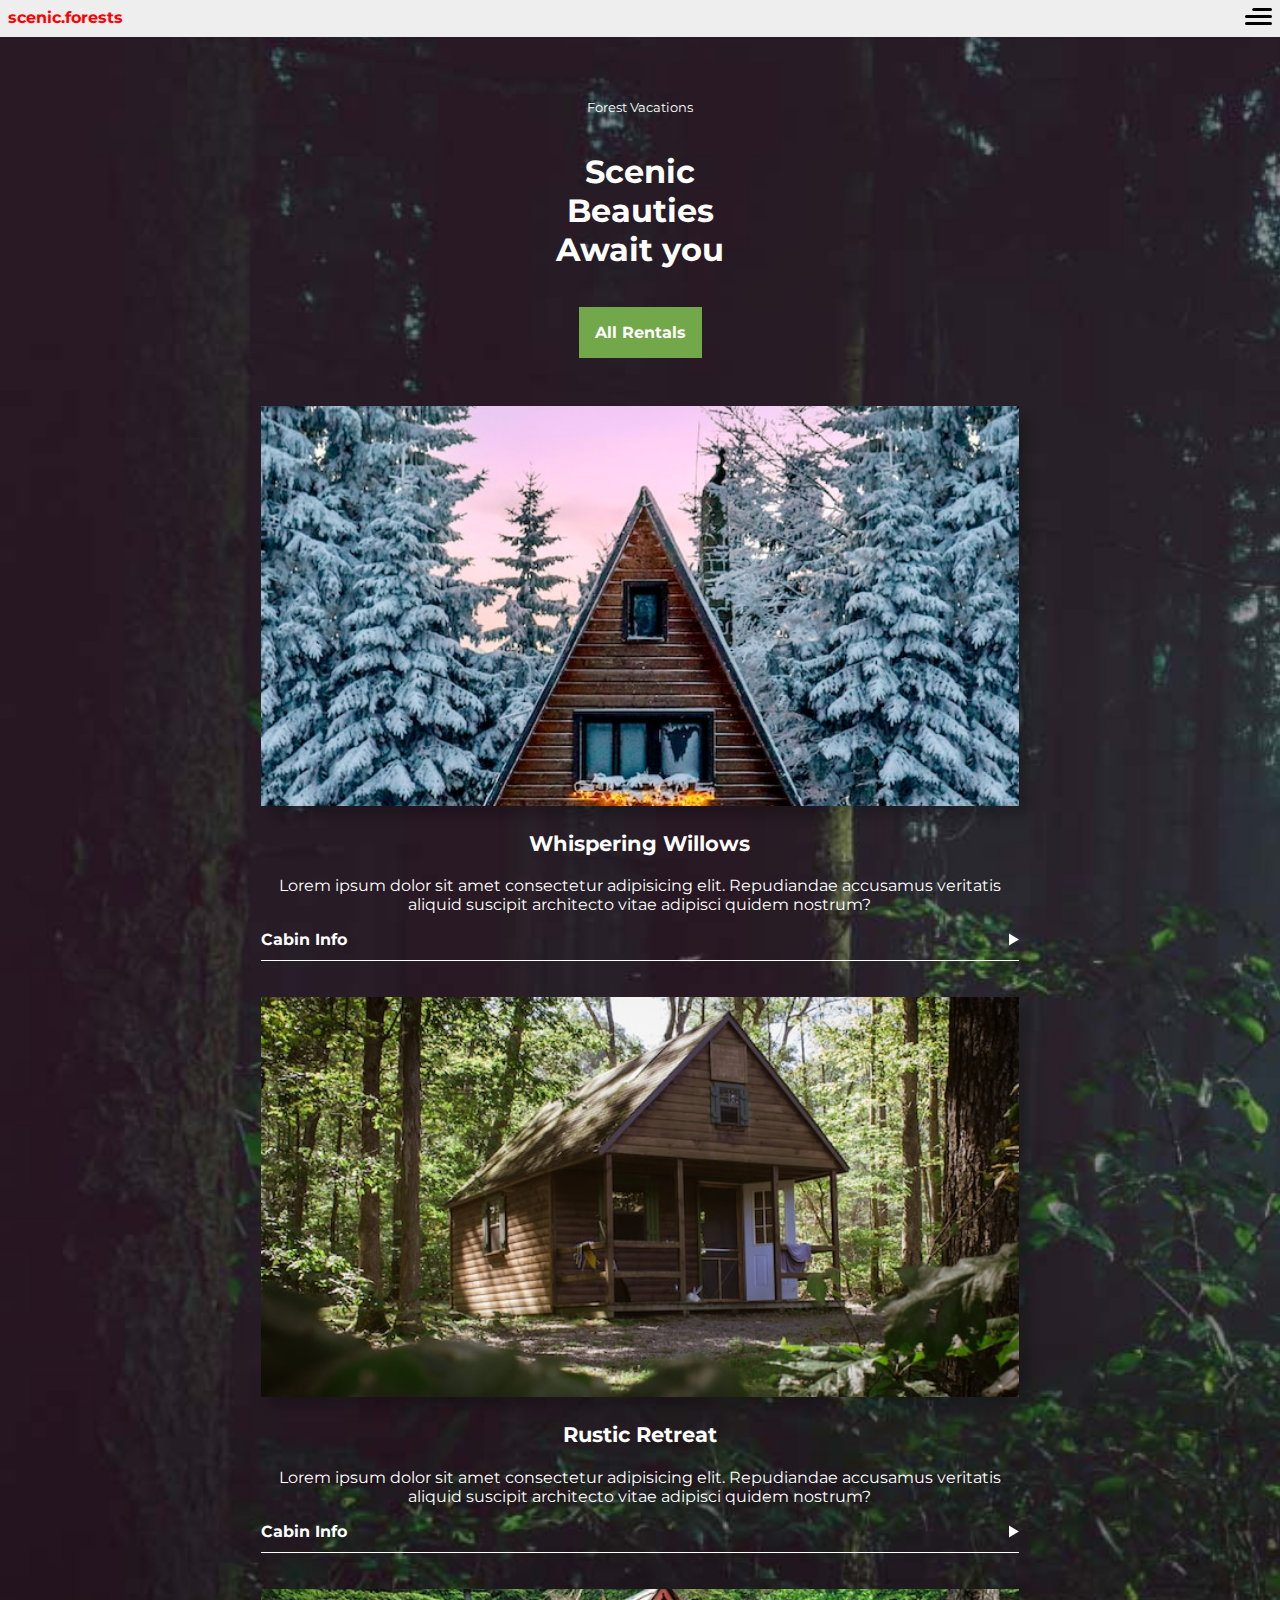
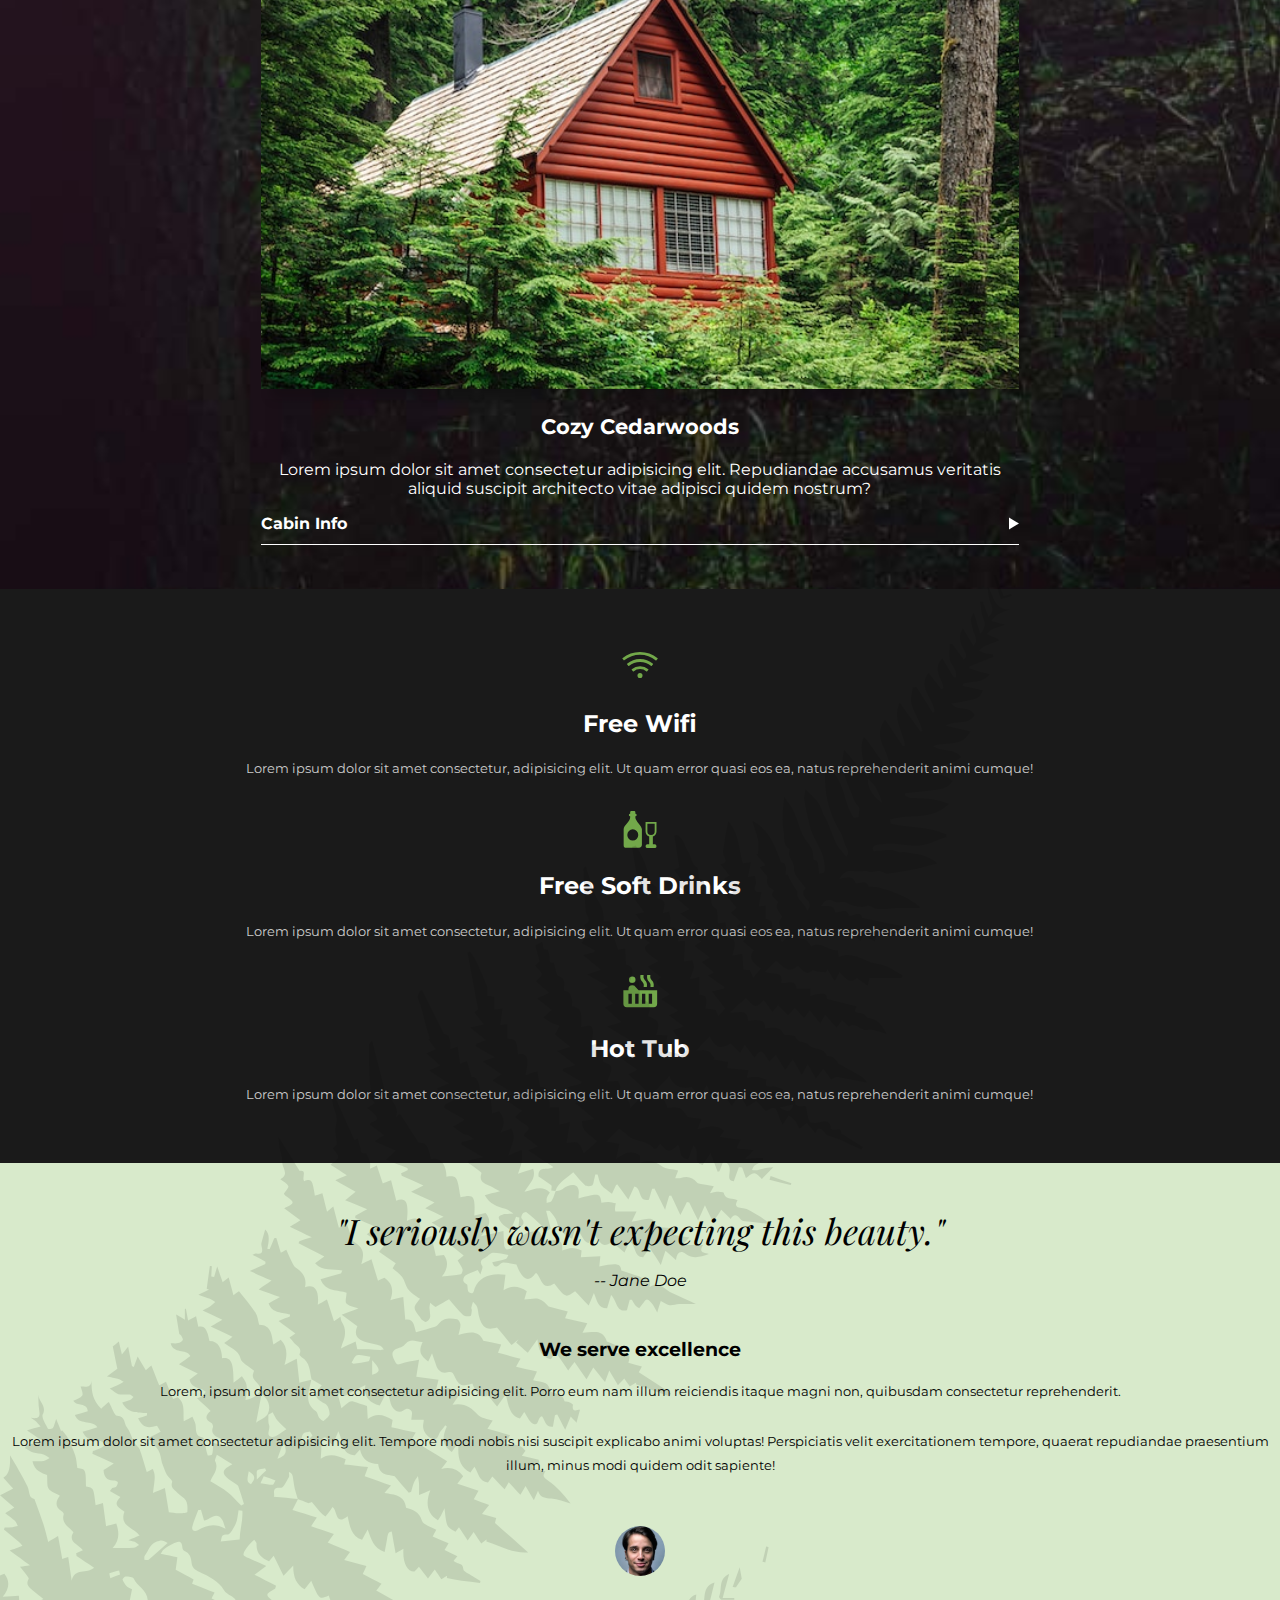
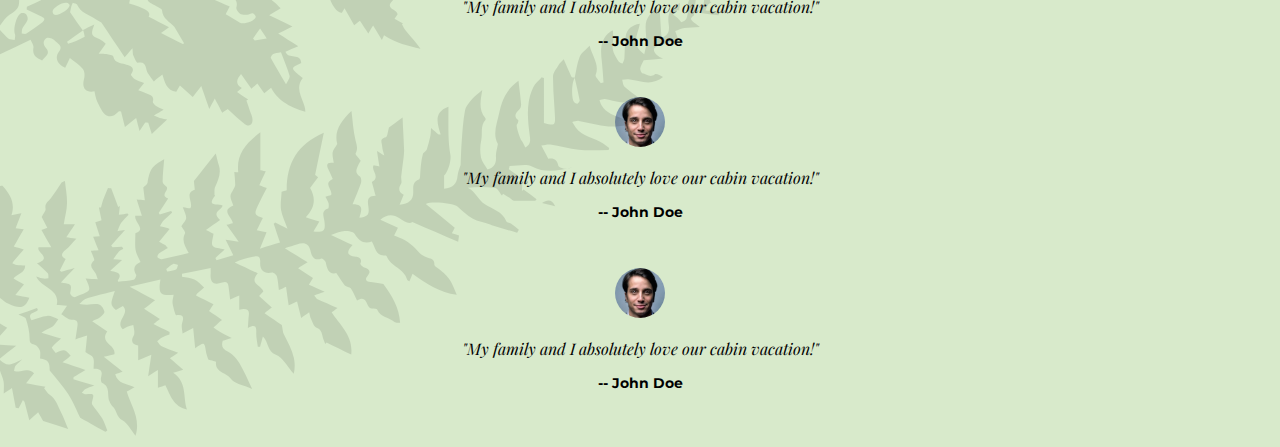
==== index.html @ c1403fb4 "mobile css" ====
<!DOCTYPE html>
<html lang="en">
  <head>
    <meta charset="UTF-8" />
    <meta name="viewport" content="width=device-width, initial-scale=1.0" />
    <title>Rent a Cabin</title>
    <link rel="stylesheet" href="index.css" />
  </head>
  <body>
    <div class="forest-hero">
      <div class="wrapper no-padding">
        <header>
          <a href="index.html" class="logo">scenic.forests</a>

          <nav>
            <img
              src="/imgs/menu.svg"
              alt="open menu"
              class="menu"
              id="menu-btn"
            />
            <ul class="nav" id="nav">
              <li class="exit" id="exit-btn">
                <a href="#">
                  <img src="/imgs/exit.svg" alt="close menu" />
                </a>
              </li>
              <li class="active"><a href="index.html">Home</a></li>
              <li><a href="cabins.html">Cabins</a></li>
              <li><a href="#">FAQ</a></li>
              <li class="res"><a href="#">Reservations</a></li>
            </ul>
          </nav>
        </header>
      </div>

      <div class="wrapper hero">
        <div class="flex">
          <div class="left main-copy">
            <p class="subtitle">Forest Vacations</p>
            <h1>
              <span>Scenic</span>
              <span>Beauties</span>
              <span>Await you</span>
            </h1>

            <a href="cabins.html" class="cta">All Rentals</a>
          </div>
          <ul class="featured-cabins">
            <li>
              <a href="#"
                ><img src="imgs/cabin1.jpg" class="cabin-img" alt="cabin"
              /></a>
              <p class="cabin-title">Whispering Willows</p>
              <p class="cabin desc">
                Lorem ipsum dolor sit amet consectetur adipisicing elit.
                Repudiandae accusamus veritatis aliquid suscipit architecto
                vitae adipisci quidem nostrum?
              </p>

              <a href="#" class="cabin-cta">
                <span>Cabin Info</span>
                <img src="imgs/arrows.svg" alt="arrow" />
              </a>
            </li>
            <li>
              <a href="#"
                ><img src="imgs/cabin2.jpg" class="cabin-img" alt="cabin"
              /></a>
              <p class="cabin-title">Rustic Retreat</p>
              <p class="cabin desc">
                Lorem ipsum dolor sit amet consectetur adipisicing elit.
                Repudiandae accusamus veritatis aliquid suscipit architecto
                vitae adipisci quidem nostrum?
              </p>

              <a href="#" class="cabin-cta">
                <span>Cabin Info</span>
                <img src="imgs/arrows.svg" alt="arrow" />
              </a>
            </li>
            <li>
              <a href="#"
                ><img src="imgs/cabin3.jpg" class="cabin-img" alt="cabin"
              /></a>
              <p class="cabin-title">Cozy Cedarwoods</p>
              <p class="cabin desc">
                Lorem ipsum dolor sit amet consectetur adipisicing elit.
                Repudiandae accusamus veritatis aliquid suscipit architecto
                vitae adipisci quidem nostrum?
              </p>

              <a href="#" class="cabin-cta">
                <span>Cabin Info</span>
                <img src="imgs/arrows.svg" alt="arrow" />
              </a>
            </li>
          </ul>
        </div>
      </div>
    </div>

    <div class="feature-container">
      <div class="wrapper">
        <ul class="features">
          <li>
            <img src="imgs/icon-wifi.svg" alt="wifi" />
            <h2>Free Wifi</h2>
            <p>
              Lorem ipsum dolor sit amet consectetur, adipisicing elit. Ut quam
              error quasi eos ea, natus reprehenderit animi cumque!
            </p>
          </li>
          <li>
            <img src="imgs/icon-stocked.svg" alt="wifi" />
            <h2>Free Soft Drinks</h2>
            <p>
              Lorem ipsum dolor sit amet consectetur, adipisicing elit. Ut quam
              error quasi eos ea, natus reprehenderit animi cumque!
            </p>
          </li>
          <li>
            <img src="imgs/icon-hottub.svg" alt="wifi" />
            <h2>Hot Tub</h2>
            <p>
              Lorem ipsum dolor sit amet consectetur, adipisicing elit. Ut quam
              error quasi eos ea, natus reprehenderit animi cumque!
            </p>
          </li>
        </ul>
      </div>
    </div>

    <div class="wrapper last-container">
      <blockquote class="main-quote">
        "I seriously wasn't expecting this beauty."
      </blockquote>
      <cite class="main-cite">-- Jane Doe</cite>

      <div class="flex">
        <div class="left bio">
          <h3>We serve excellence</h3>
          <p>
            Lorem, ipsum dolor sit amet consectetur adipisicing elit. Porro eum
            nam illum reiciendis itaque magni non, quibusdam consectetur
            reprehenderit.
          </p>
          <p>
            Lorem ipsum dolor sit amet consectetur adipisicing elit. Tempore
            modi nobis nisi suscipit explicabo animi voluptas! Perspiciatis
            velit exercitationem tempore, quaerat repudiandae praesentium illum,
            minus modi quidem odit sapiente!
          </p>
        </div>

        <ul class="testimonials">
          <li>
            <img src="imgs/person.jpg" class="test-img" />

            <div class="test-left">
              <p class="test-desc">
                "My family and I absolutely love our cabin vacation!"
              </p>
              <p class="test-auth">-- John Doe</p>
            </div>
          </li>
          <li>
            <img src="imgs/person.jpg" class="test-img" />

            <div class="test-left">
              <p class="test-desc">
                "My family and I absolutely love our cabin vacation!"
              </p>
              <p class="test-auth">-- John Doe</p>
            </div>
          </li>
          <li>
            <img src="imgs/person.jpg" class="test-img" />

            <div class="test-left">
              <p class="test-desc">
                "My family and I absolutely love our cabin vacation!"
              </p>
              <p class="test-auth">-- John Doe</p>
            </div>
          </li>
        </ul>
      </div>

      <img src="imgs/fern.svg" class="fern" />
    </div>
    <script src="index.js"></script>
  </body>
</html>
---- index.css ----
@import url("https://fonts.googleapis.com/css2?family=Montserrat:wght@400;700&family=Playfair+Display&display=swap");

html,
body {
  margin: 0;
  padding: 0;
}

body {
  background: #d8eacb;
  font-family: "Montserrat", sans-serif;
}

a {
  text-decoration: none;
}

ul {
  list-style: none;
  padding: 0;
  margin: 0;
}

img {
  width: 100%;
}

header {
  display: flex;
  justify-content: space-between;
  background: #eeeeee;
  padding: 0.5em;
}

.logo {
  color: black;
  font-weight: bold;
}

.menu {
  cursor: pointer;
}

nav ul {
  visibility: hidden;
  opacity: 0;
  position: fixed;
  width: 100%;
  top: 0;
  left: 0;
  background: #72a84a;
  height: 100vh;
  padding-top: 5em;
  z-index: 100;
}

nav ul li a {
  color: black;
  font-size: 1.5em;
  font-weight: bold;
  padding: 1em;
  display: block;
}

.exit a {
  width: 30px;
  height: 30px;
  position: absolute;
  top: 0;
  right: 0;
}

.open-nav {
  visibility: unset;
  opacity: 1;
  transform: translateX(0);
}

.forest-hero {
  background: url("imgs/forest.jpg");
  background-size: cover;
  color: white;
}

.wrapper {
  padding: 0.5em;
  text-align: center;
}

.no-padding {
  padding: 0;
}

.subtitle {
  padding: 3em 0 0.5em;
}

h1 span {
  display: block;
  /* clip-path: polygon(0 100%, 100% 100%, 100% 100%, 0% 100%); */
}

.cta {
  display: inline-block;
  padding: 1em;
  background: #72a84a;
  font-weight: bold;
  color: white;
  margin-bottom: 3em;
  margin-top: 1em;
}

ul.featured-cabins {
  width: 60%;
  margin: 0 auto;
}

ul.featured-cabins li {
  margin-bottom: 3em;
}

.cabin-img {
  box-shadow: 10px 10px 10px rgba(0, 0, 0, 0.2);
  height: 400px;
  object-fit: cover;
}

.cabin-title {
  font-weight: bold;
  font-size: 1.3em;
}

.cabin-desc,
ul.features li p,
.left p {
  line-height: 1.9em;
  font-size: 0.8em;
  margin-bottom: 2em;
}

.cabin-cta {
  display: flex;
  justify-content: space-between;
  position: relative;
}

.cabin-cta:after {
  position: absolute;
  content: "";
  bottom: -12px;
  background: white;
  width: 100%;
  height: 1px;
}

.cabin-cta span {
  color: white;
  font-weight: bold;
}

.cabin-cta img {
  width: 10px;
}

.feature-container {
  background: #1a1a1a;
  color: white;
}

ul.features {
  margin: 3em auto;
  width: 70%;
}

ul.features li img {
  width: 40px;
}

ul.features li p {
  color: #cccccc;
}

.main-quote {
  font-family: "Playfair Display", serif;
  font-size: 2.2em;
  font-style: italic;
  margin-bottom: 0.5em;
}

cite {
  margin-bottom: 3em;
  display: block;
}

ul.testimonials {
  margin: 3em 0;
}

ul.testimonials li {
  margin-bottom: 3em;
}

.test-img {
  border-radius: 50%;
  width: 50px;
  height: 50px;
}

p.test-desc {
  font-family: "Playfair Display", serif;
  font-style: italic;
}

p.test-auth {
  font-weight: bold;
  font-size: 0.85em;
}

.last-container {
  position: relative;
}

.fern {
  position: absolute;
  bottom: 0;
  left: 0;
  z-index: 1;
  width: 80%;
  opacity: 0.1;
}

@media (min-width: 550px) {
  .logo {
    color: red;
  }
}
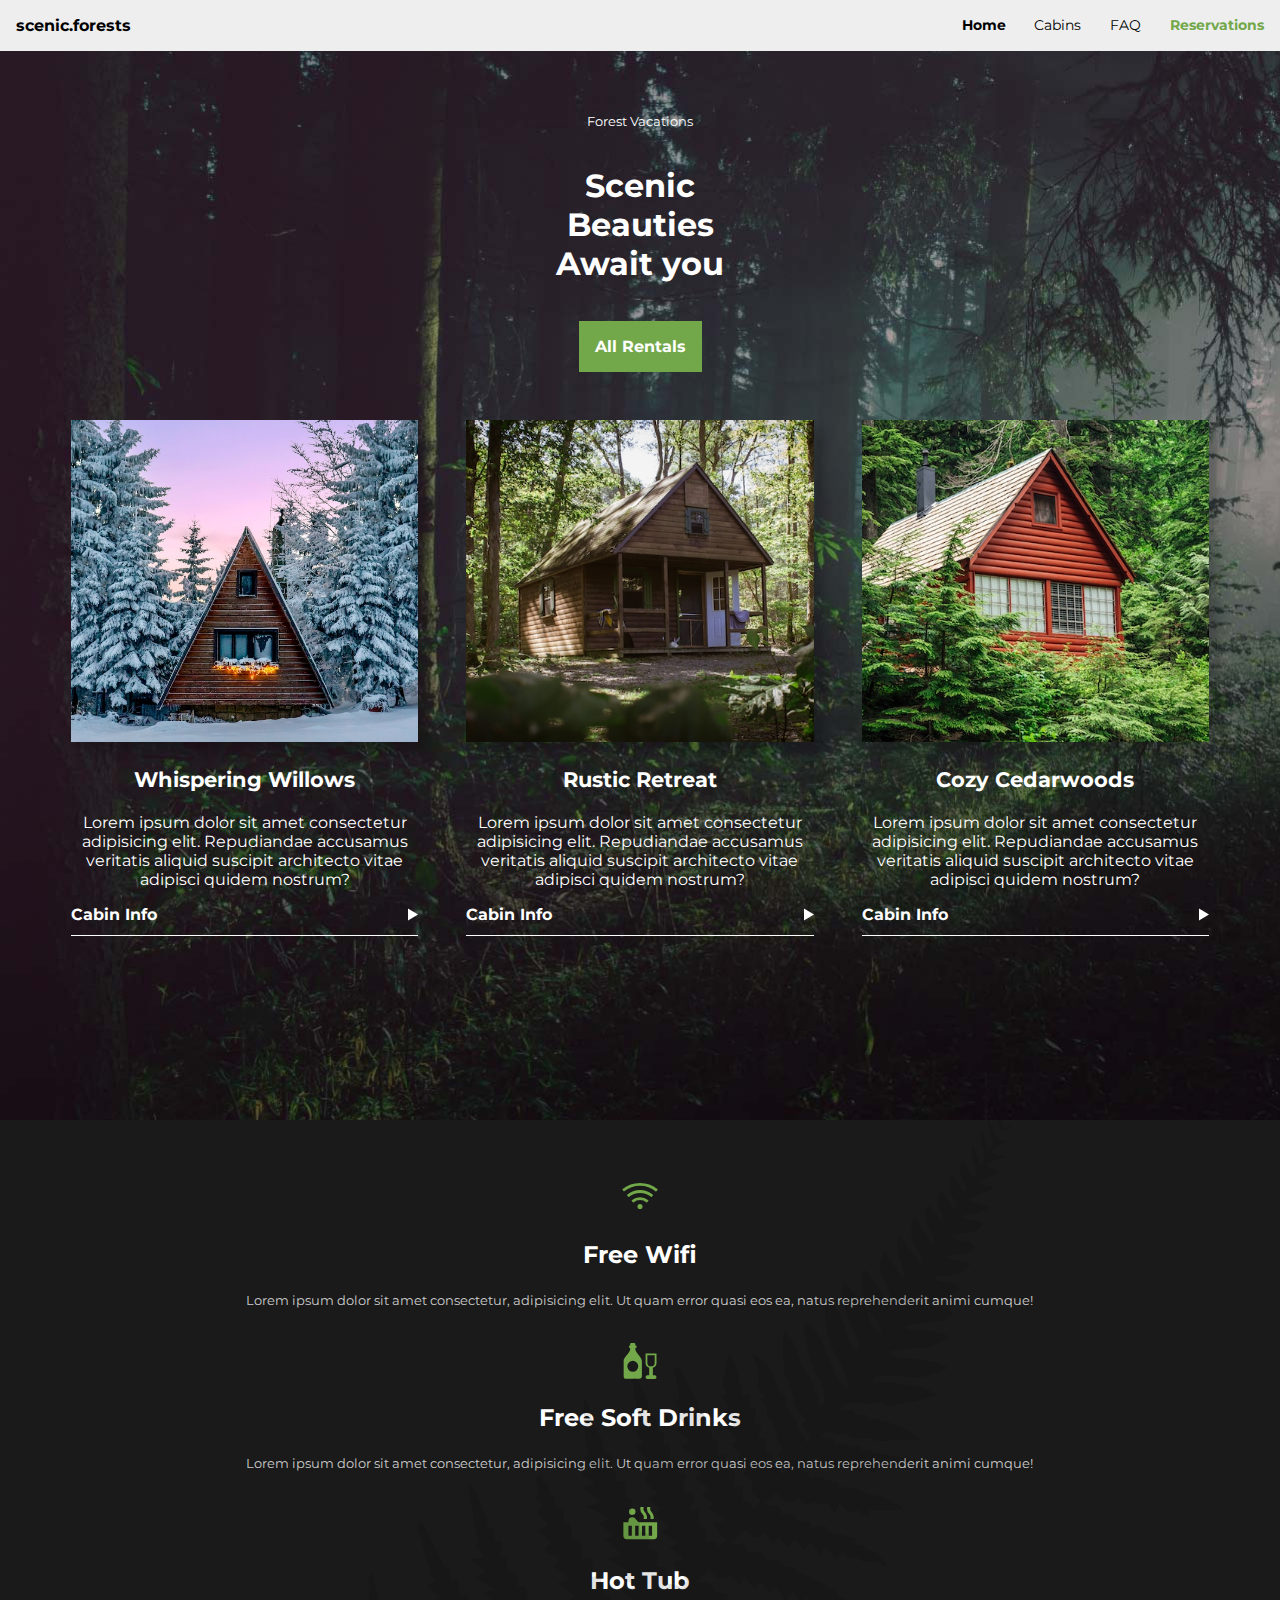
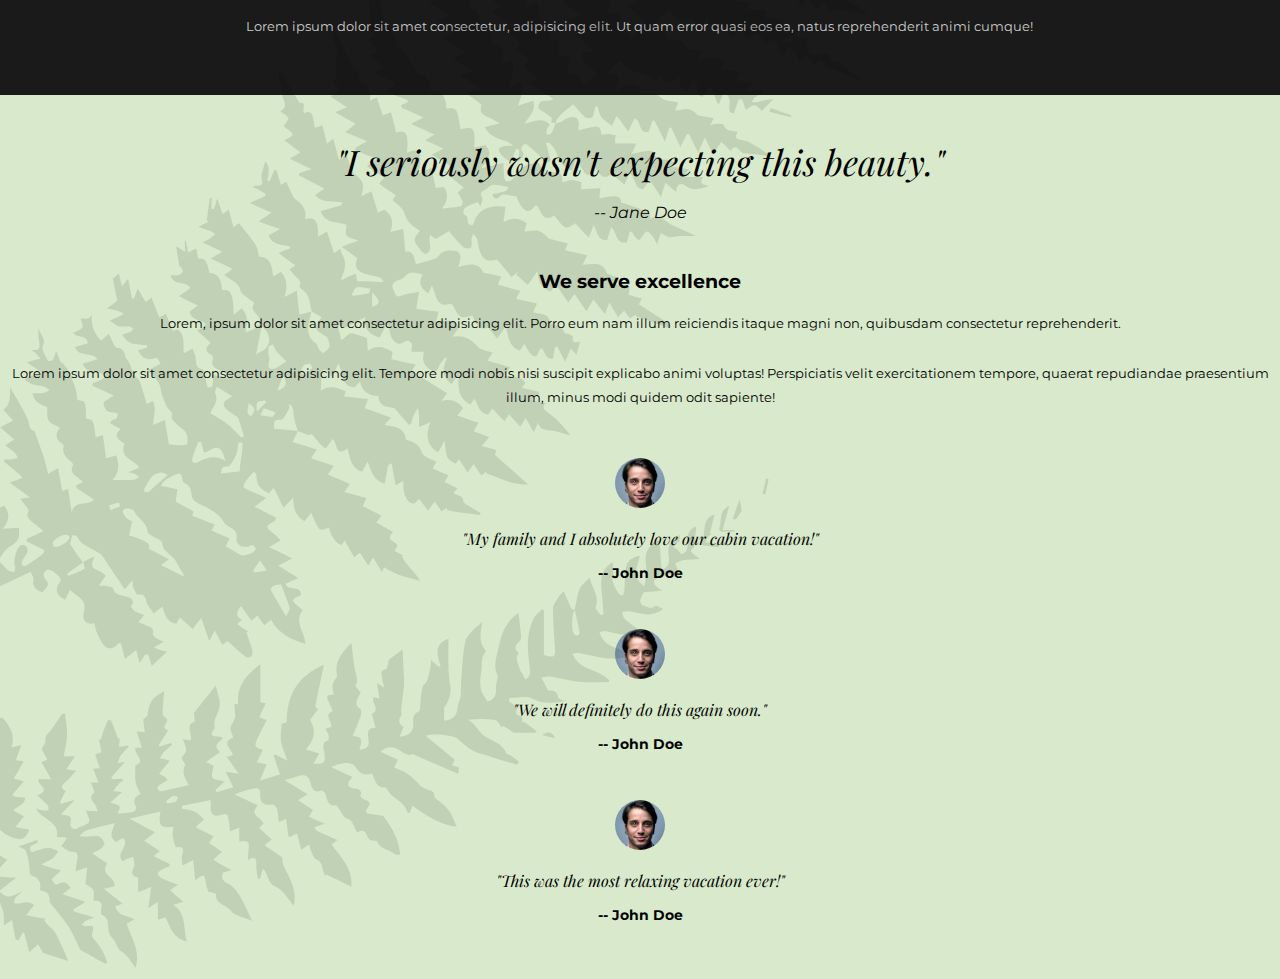
==== commit 5c340ae1: "tablet css" ====
--- a/index.html
+++ b/index.html
@@ -168,9 +168,7 @@
             <img src="imgs/person.jpg" class="test-img" />
 
             <div class="test-left">
-              <p class="test-desc">
-                "My family and I absolutely love our cabin vacation!"
-              </p>
+              <p class="test-desc">"We will definitely do this again soon."</p>
               <p class="test-auth">-- John Doe</p>
             </div>
           </li>
@@ -179,7 +177,7 @@
 
             <div class="test-left">
               <p class="test-desc">
-                "My family and I absolutely love our cabin vacation!"
+                "This was the most relaxing vacation ever!"
               </p>
               <p class="test-auth">-- John Doe</p>
             </div>
--- a/index.css
+++ b/index.css
@@ -121,7 +121,8 @@
 
 .cabin-img {
   box-shadow: 10px 10px 10px rgba(0, 0, 0, 0.2);
-  height: 400px;
+  width: 100%;
+  aspect-ratio: 3/4;
   object-fit: cover;
 }
 
@@ -230,7 +231,54 @@
 }
 
 @media (min-width: 550px) {
-  .logo {
-    color: red;
-  }
-}
+  .menu,
+  .exit {
+    display: none;
+  }
+
+  header {
+    padding: 1em;
+  }
+
+  ul.nav {
+    visibility: unset;
+    opacity: 1;
+    background: none;
+    display: flex;
+    margin: 0;
+    padding: 0;
+    position: unset;
+    height: auto;
+  }
+
+  ul.nav li a {
+    font-size: 0.9em;
+    padding: 0 1em;
+    font-weight: normal;
+  }
+
+  ul.nav li:last-child a {
+    padding-right: 0;
+  }
+
+  ul.nav .active a {
+    font-weight: bold;
+  }
+
+  ul.nav .res a {
+    color: #72a84a;
+    font-weight: bold;
+  }
+
+  ul.featured-cabins {
+    width: 90%;
+    display: grid;
+    grid-template-columns: repeat(auto-fit, minmax(200px, 1fr));
+    grid-gap: 3em;
+  }
+  .cabin-img {
+    width: 100%;
+    height: 50%;
+    object-fit: cover;
+  }
+}
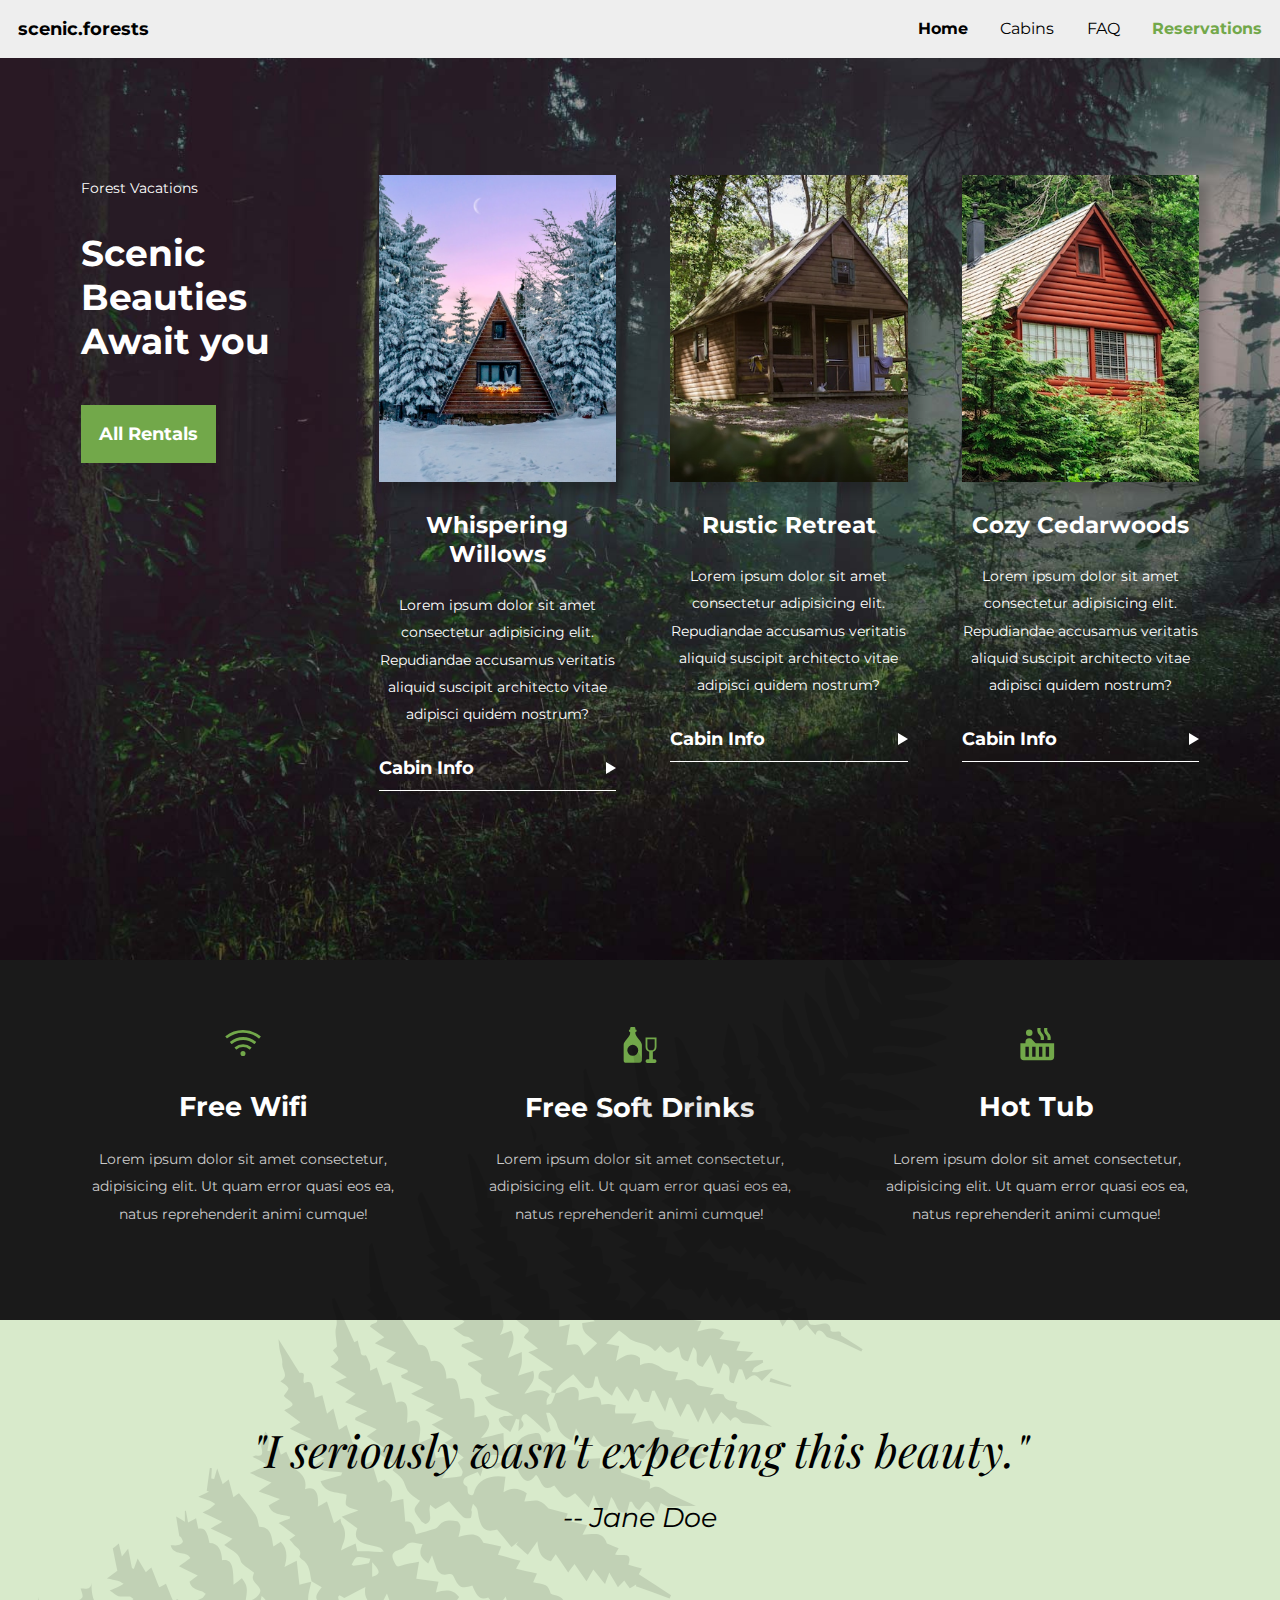
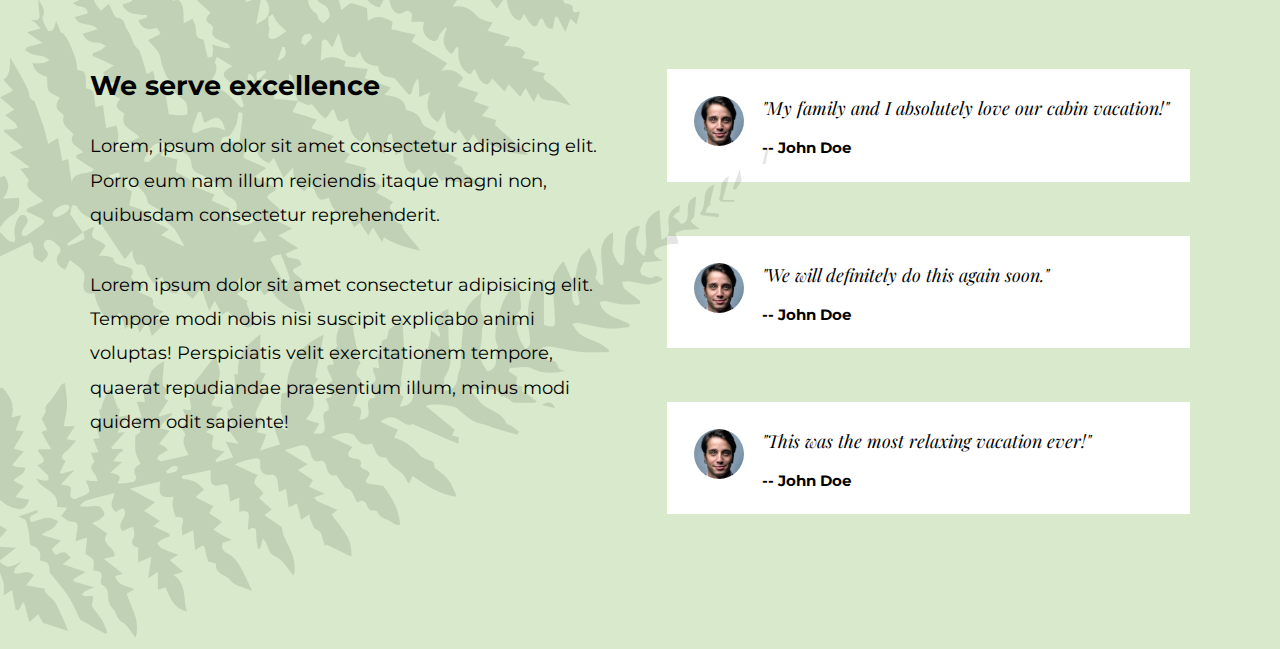
==== commit a1a9bbbd: "desktop css" ====
--- a/index.html
+++ b/index.html
@@ -52,7 +52,7 @@
                 ><img src="imgs/cabin1.jpg" class="cabin-img" alt="cabin"
               /></a>
               <p class="cabin-title">Whispering Willows</p>
-              <p class="cabin desc">
+              <p class="cabin-desc">
                 Lorem ipsum dolor sit amet consectetur adipisicing elit.
                 Repudiandae accusamus veritatis aliquid suscipit architecto
                 vitae adipisci quidem nostrum?
@@ -68,7 +68,7 @@
                 ><img src="imgs/cabin2.jpg" class="cabin-img" alt="cabin"
               /></a>
               <p class="cabin-title">Rustic Retreat</p>
-              <p class="cabin desc">
+              <p class="cabin-desc">
                 Lorem ipsum dolor sit amet consectetur adipisicing elit.
                 Repudiandae accusamus veritatis aliquid suscipit architecto
                 vitae adipisci quidem nostrum?
@@ -84,7 +84,7 @@
                 ><img src="imgs/cabin3.jpg" class="cabin-img" alt="cabin"
               /></a>
               <p class="cabin-title">Cozy Cedarwoods</p>
-              <p class="cabin desc">
+              <p class="cabin-desc">
                 Lorem ipsum dolor sit amet consectetur adipisicing elit.
                 Repudiandae accusamus veritatis aliquid suscipit architecto
                 vitae adipisci quidem nostrum?
@@ -137,7 +137,7 @@
       </blockquote>
       <cite class="main-cite">-- Jane Doe</cite>
 
-      <div class="flex">
+      <div class="flex secondary">
         <div class="left bio">
           <h3>We serve excellence</h3>
           <p>
--- a/index.css
+++ b/index.css
@@ -5,7 +5,9 @@
   margin: 0;
   padding: 0;
 }
-
+* {
+  box-sizing: border-box;
+}
 body {
   background: #d8eacb;
   font-family: "Montserrat", sans-serif;
@@ -42,8 +44,7 @@
 }
 
 nav ul {
-  visibility: hidden;
-  opacity: 0;
+  display: none;
   position: fixed;
   width: 100%;
   top: 0;
@@ -56,7 +57,7 @@
 
 nav ul li a {
   color: black;
-  font-size: 1.5em;
+  font-size: 1.5rem;
   font-weight: bold;
   padding: 1em;
   display: block;
@@ -70,12 +71,6 @@
   right: 0;
 }
 
-.open-nav {
-  visibility: unset;
-  opacity: 1;
-  transform: translateX(0);
-}
-
 .forest-hero {
   background: url("imgs/forest.jpg");
   background-size: cover;
@@ -128,14 +123,14 @@
 
 .cabin-title {
   font-weight: bold;
-  font-size: 1.3em;
+  font-size: 1.3rem;
 }
 
 .cabin-desc,
 ul.features li p,
 .left p {
   line-height: 1.9em;
-  font-size: 0.8em;
+  font-size: 0.8rem;
   margin-bottom: 2em;
 }
 
@@ -183,7 +178,7 @@
 
 .main-quote {
   font-family: "Playfair Display", serif;
-  font-size: 2.2em;
+  font-size: 2.2rem;
   font-style: italic;
   margin-bottom: 0.5em;
 }
@@ -214,7 +209,7 @@
 
 p.test-auth {
   font-weight: bold;
-  font-size: 0.85em;
+  font-size: 0.85rem;
 }
 
 .last-container {
@@ -252,7 +247,7 @@
   }
 
   ul.nav li a {
-    font-size: 0.9em;
+    font-size: 0.9rem;
     padding: 0 1em;
     font-weight: normal;
   }
@@ -282,3 +277,92 @@
     object-fit: cover;
   }
 }
+@media (min-width: 650px) {
+  ul.features {
+    width: 90%;
+    display: grid;
+    grid-template-columns: repeat(3, auto);
+    grid-gap: 3em;
+  }
+}
+
+@media (min-width: 1100px) {
+  :root {
+    font-size: 18px;
+  }
+  .subtitle {
+    margin: 0;
+    padding: 0;
+  }
+  .flex {
+    display: flex;
+    margin: 4em 2em;
+    padding: 0;
+    align-items: flex-start;
+  }
+  .left.main-copy {
+    flex: 0 0 25%;
+    text-align: left;
+    padding: 2em;
+  }
+  ul.featured-cabins {
+    margin: 2em;
+  }
+
+  ul.featured-cabins li {
+    margin-bottom: 0em !;
+  }
+
+  .main-quote {
+    margin-top: 2em;
+    font-size: 2.5rem;
+  }
+  .main-cite {
+    margin-bottom: 5em;
+    font-size: 1.5rem;
+  }
+
+  .secondary {
+    justify-content: space-between;
+    padding: 0 2.5em;
+  }
+  .left.bio {
+    justify-content: flex-start;
+    flex: 1 0 40%;
+    text-align: left;
+
+    font-size: 2rem;
+    align-items: flex-start;
+  }
+  .left.bio p {
+    font-size: 1rem;
+  }
+  .left.bio h3 {
+    margin-top: 0;
+    font-size: 1.5rem;
+    font-weight: bold;
+  }
+  ul.testimonials {
+    margin: 0;
+    margin-left: 3em;
+    padding: 0;
+    display: flex;
+    flex: 1 0 40%;
+    flex-direction: column;
+    align-items: flex-start;
+  }
+  .testimonials li {
+    padding: 0;
+    margin: 0;
+    display: flex;
+    background: white;
+    padding: 0.5em;
+    width: 100%;
+  }
+  .test-auth {
+    text-align: left;
+  }
+  .test-img {
+    margin: 1em;
+  }
+}
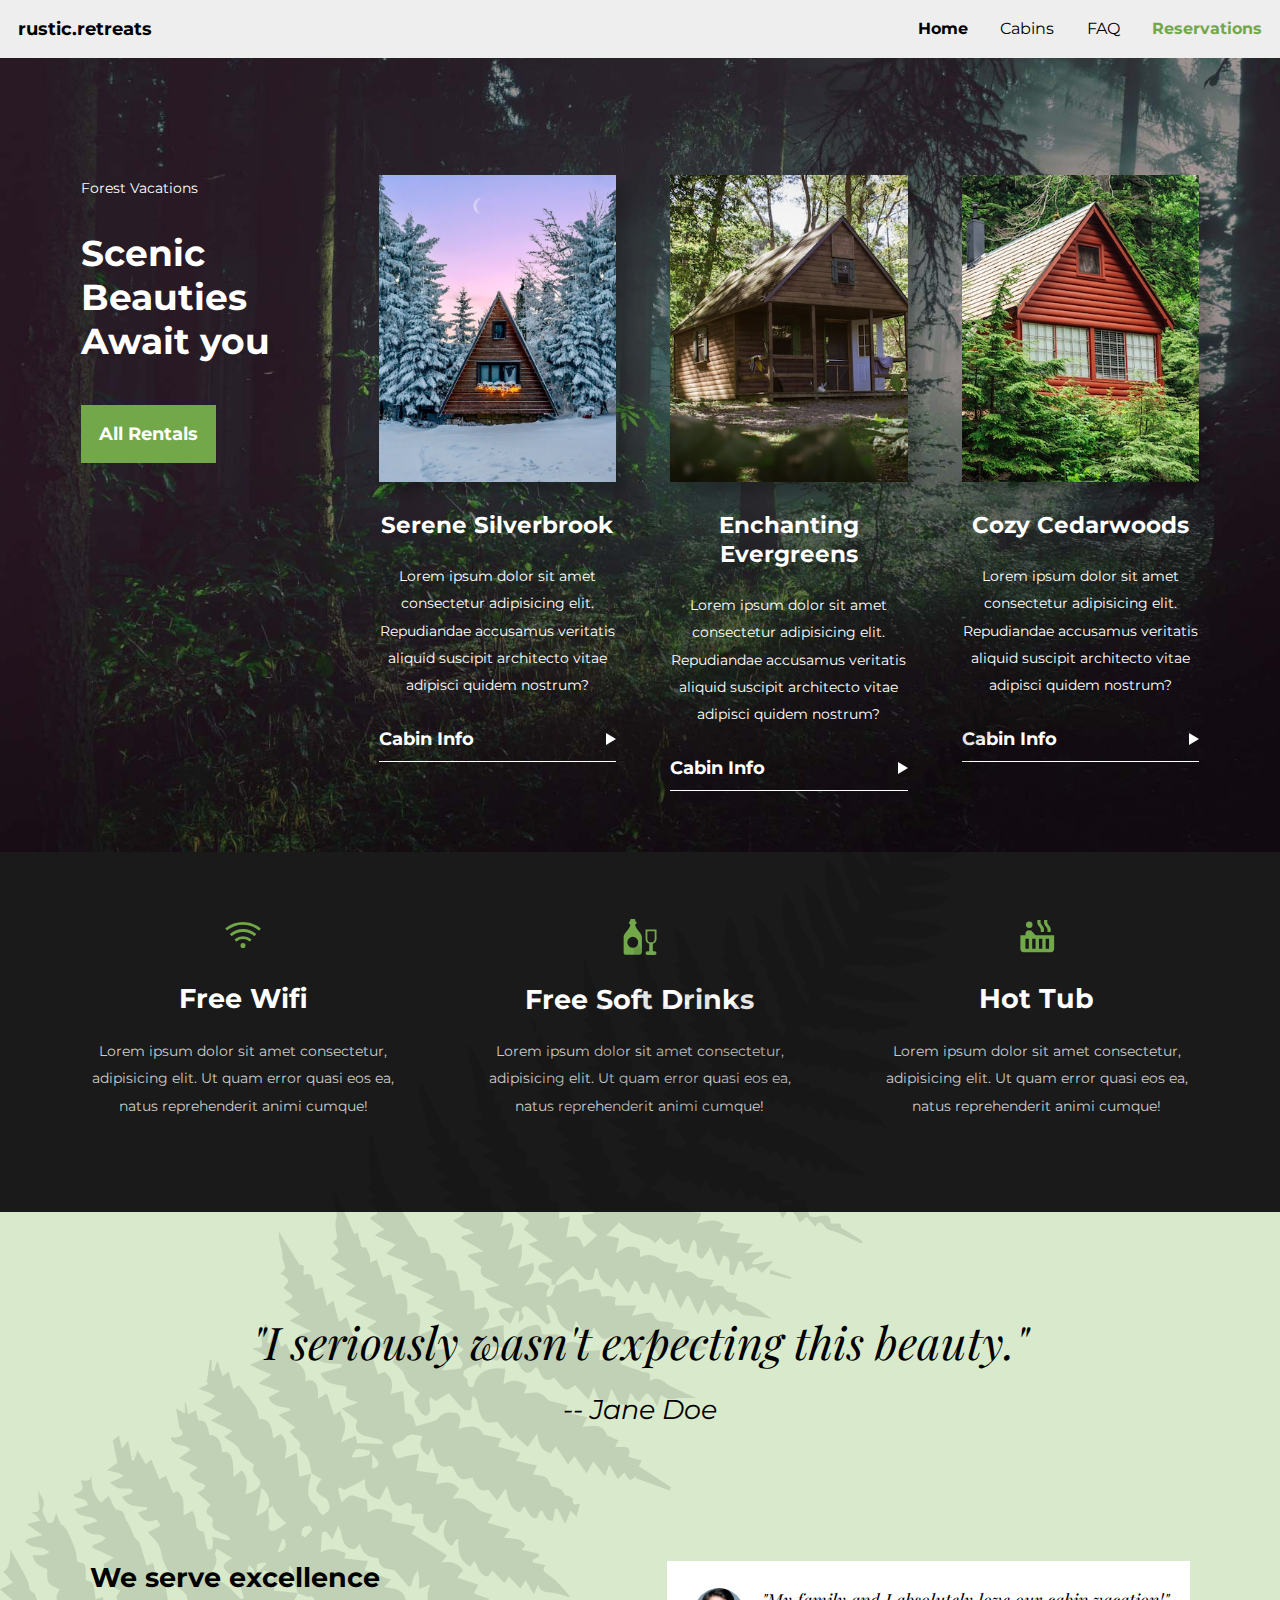
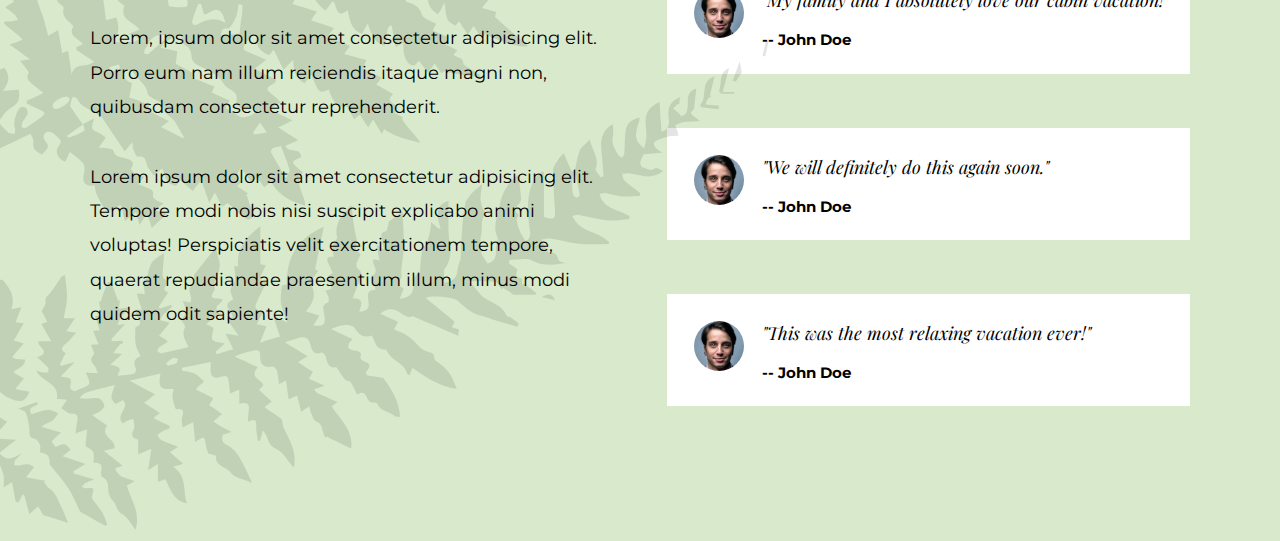
==== commit d8a3fdac: "cabins page css" ====
--- a/index.html
+++ b/index.html
@@ -10,7 +10,7 @@
     <div class="forest-hero">
       <div class="wrapper no-padding">
         <header>
-          <a href="index.html" class="logo">scenic.forests</a>
+          <a href="index.html" class="logo">rustic.retreats</a>
 
           <nav>
             <img
@@ -51,7 +51,7 @@
               <a href="#"
                 ><img src="imgs/cabin1.jpg" class="cabin-img" alt="cabin"
               /></a>
-              <p class="cabin-title">Whispering Willows</p>
+              <p class="cabin-title">Serene Silverbrook</p>
               <p class="cabin-desc">
                 Lorem ipsum dolor sit amet consectetur adipisicing elit.
                 Repudiandae accusamus veritatis aliquid suscipit architecto
@@ -67,7 +67,7 @@
               <a href="#"
                 ><img src="imgs/cabin2.jpg" class="cabin-img" alt="cabin"
               /></a>
-              <p class="cabin-title">Rustic Retreat</p>
+              <p class="cabin-title">Enchanting Evergreens</p>
               <p class="cabin-desc">
                 Lorem ipsum dolor sit amet consectetur adipisicing elit.
                 Repudiandae accusamus veritatis aliquid suscipit architecto
--- a/index.css
+++ b/index.css
@@ -310,7 +310,7 @@
   }
 
   ul.featured-cabins li {
-    margin-bottom: 0em !;
+    margin-bottom: -3em;
   }
 
   .main-quote {
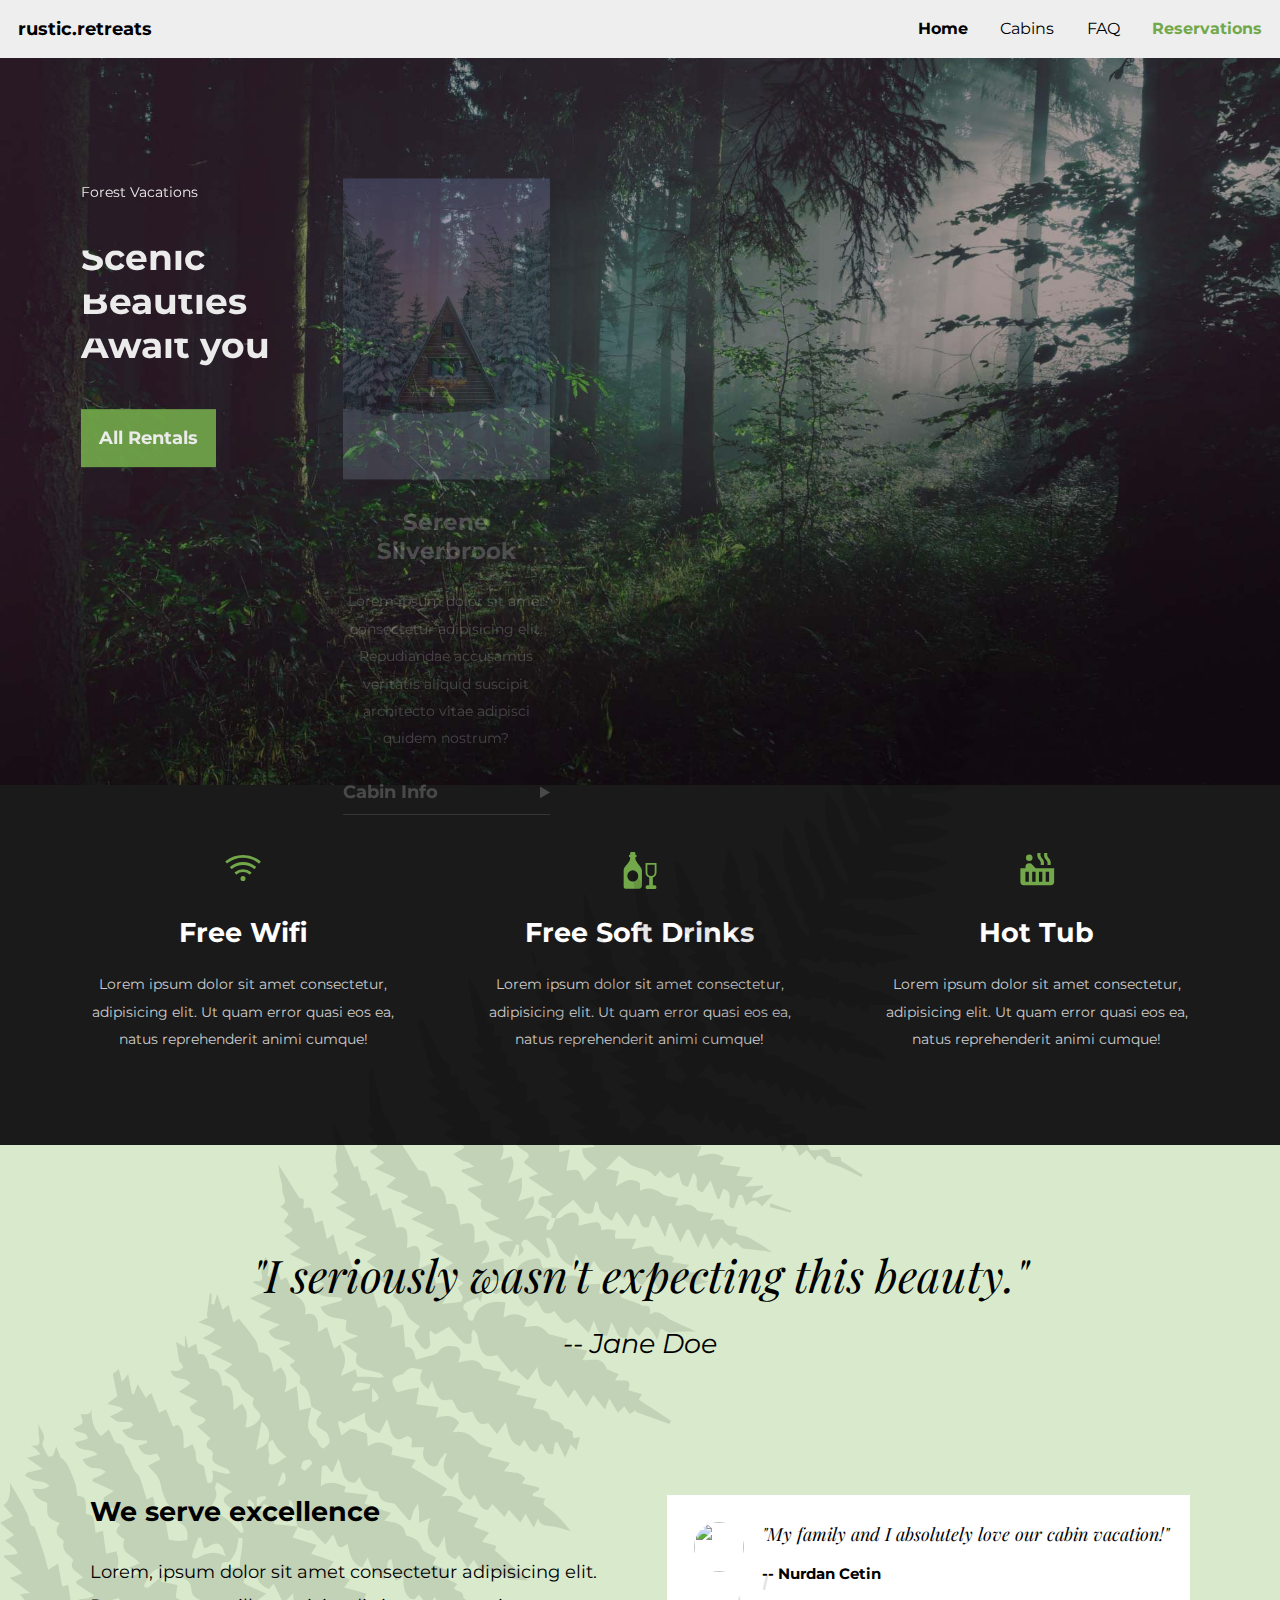
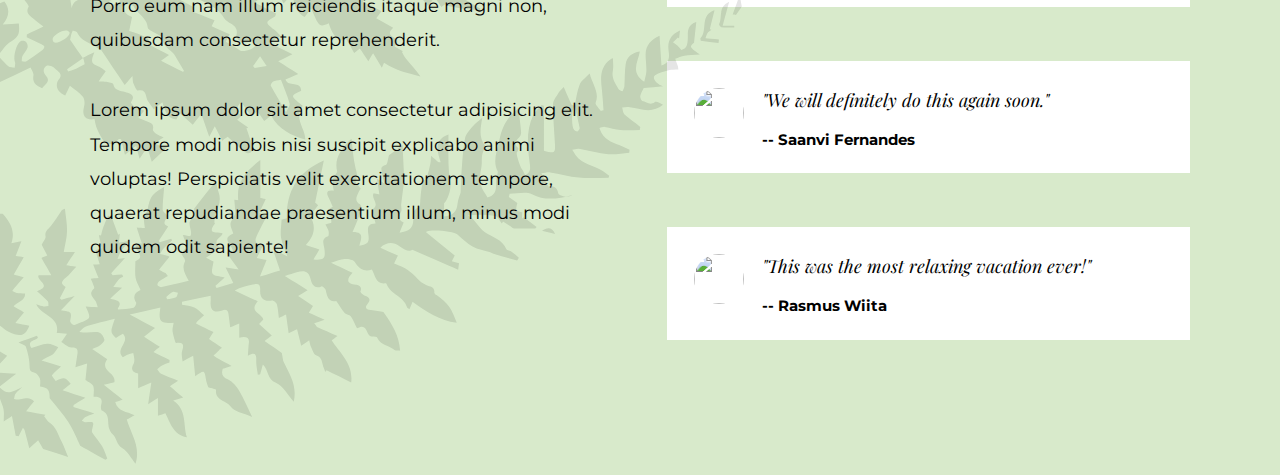
==== commit cb0eee7b: "style changes" ====
--- a/index.html
+++ b/index.html
@@ -3,7 +3,7 @@
   <head>
     <meta charset="UTF-8" />
     <meta name="viewport" content="width=device-width, initial-scale=1.0" />
-    <title>Rent a Cabin</title>
+    <title>🛖 rustic.retreats</title>
     <link rel="stylesheet" href="index.css" />
   </head>
   <body>
@@ -155,31 +155,40 @@
 
         <ul class="testimonials">
           <li>
-            <img src="imgs/person.jpg" class="test-img" />
+            <img
+              src="https://randomuser.me/api/portraits/thumb/women/11.jpg"
+              class="test-img"
+            />
 
             <div class="test-left">
               <p class="test-desc">
                 "My family and I absolutely love our cabin vacation!"
               </p>
-              <p class="test-auth">-- John Doe</p>
+              <p class="test-auth">-- Nurdan Cetin</p>
             </div>
           </li>
           <li>
-            <img src="imgs/person.jpg" class="test-img" />
+            <img
+              src="https://randomuser.me/api/portraits/thumb/women/20.jpg"
+              class="test-img"
+            />
 
             <div class="test-left">
               <p class="test-desc">"We will definitely do this again soon."</p>
-              <p class="test-auth">-- John Doe</p>
+              <p class="test-auth">-- Saanvi Fernandes</p>
             </div>
           </li>
           <li>
-            <img src="imgs/person.jpg" class="test-img" />
+            <img
+              src="https://randomuser.me/api/portraits/thumb/men/86.jpg"
+              class="test-img"
+            />
 
             <div class="test-left">
               <p class="test-desc">
                 "This was the most relaxing vacation ever!"
               </p>
-              <p class="test-auth">-- John Doe</p>
+              <p class="test-auth">-- Rasmus Wiita</p>
             </div>
           </li>
         </ul>
@@ -187,6 +196,7 @@
 
       <img src="imgs/fern.svg" class="fern" />
     </div>
+    <script src="https://cdnjs.cloudflare.com/ajax/libs/gsap/3.2.4/gsap.min.js"></script>
     <script src="index.js"></script>
   </body>
 </html>
--- a/index.css
+++ b/index.css
@@ -92,7 +92,7 @@
 
 h1 span {
   display: block;
-  /* clip-path: polygon(0 100%, 100% 100%, 100% 100%, 0% 100%); */
+  clip-path: polygon(0 100%, 100% 100%, 100% 100%, 0% 100%);
 }
 
 .cta {
@@ -306,11 +306,12 @@
     padding: 2em;
   }
   ul.featured-cabins {
-    margin: 2em;
+    margin-bottom: 1em;
   }
 
   ul.featured-cabins li {
     margin-bottom: -3em;
+    margin-right: 3em;
   }
 
   .main-quote {
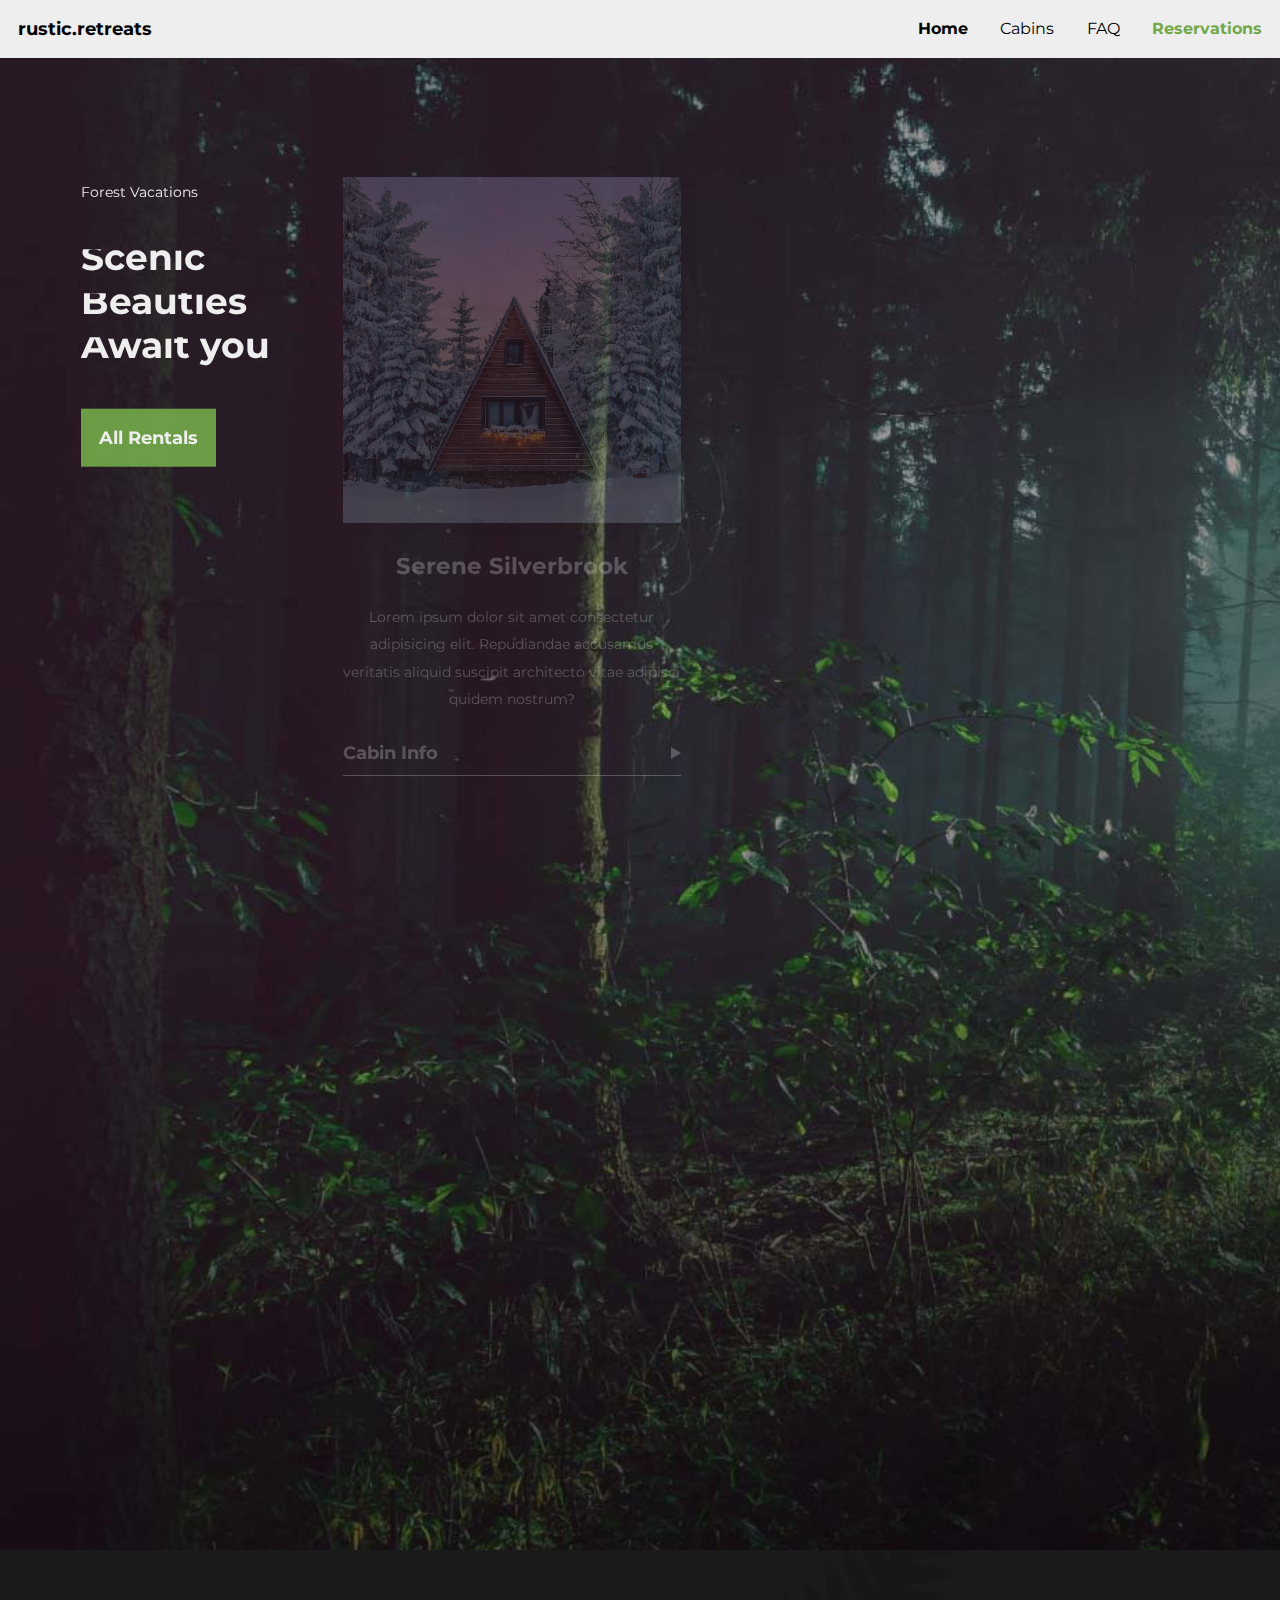
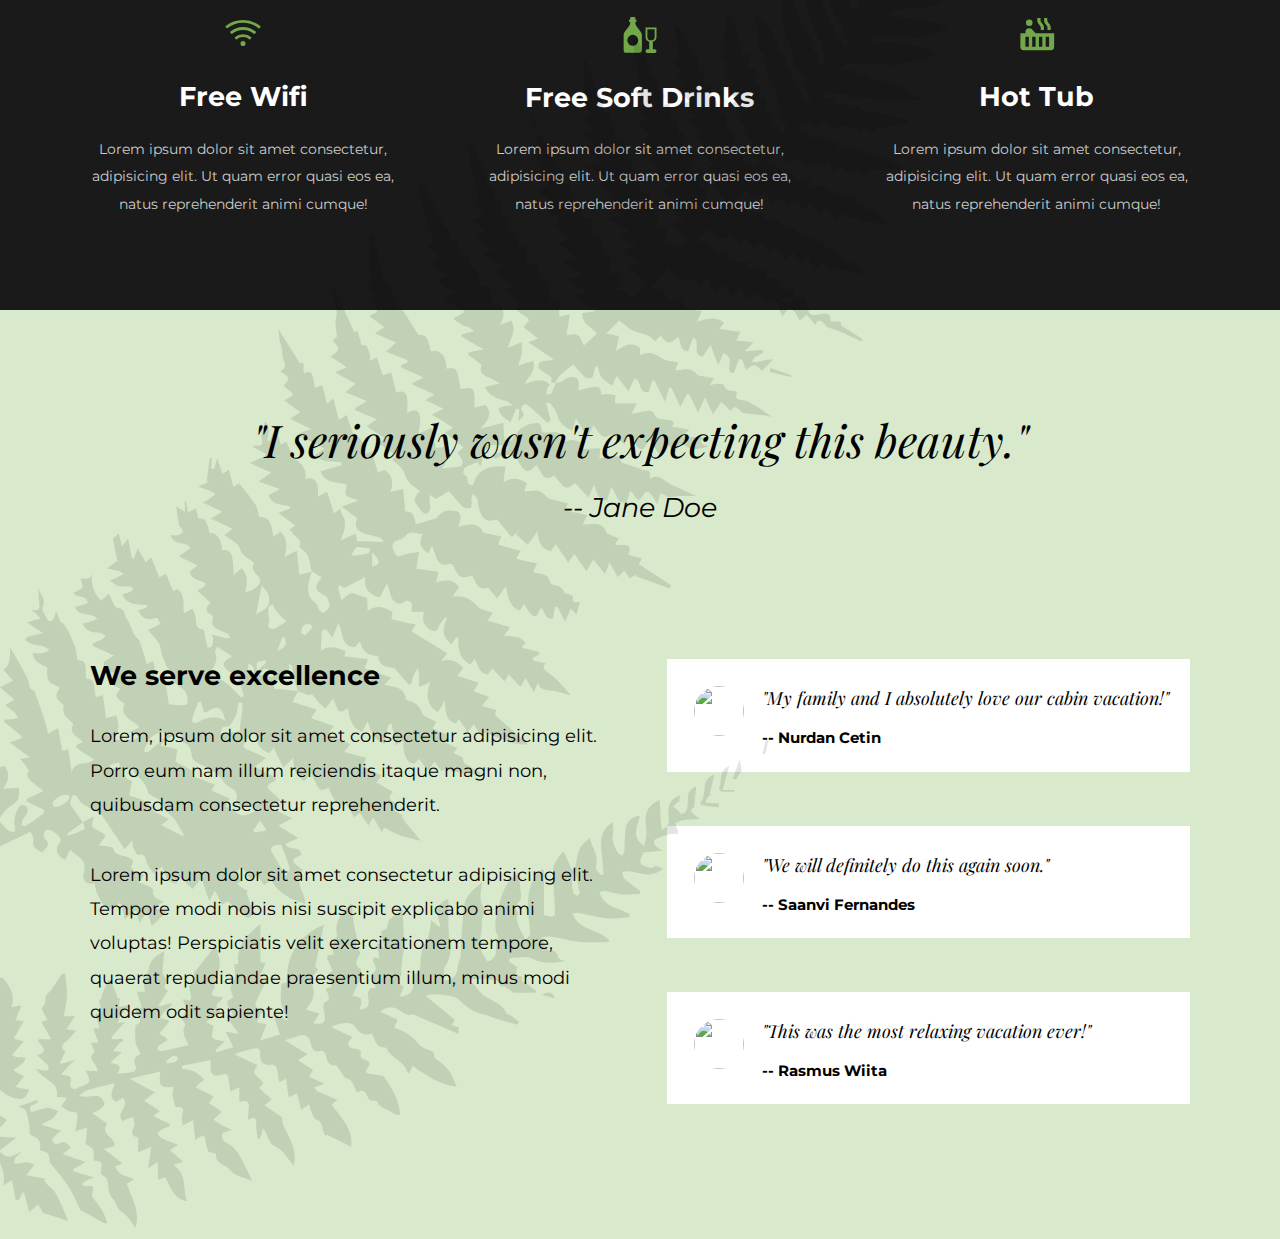
==== commit ea1f7697: "style changes" ====
--- a/index.html
+++ b/index.html
@@ -67,7 +67,7 @@
               <a href="#"
                 ><img src="imgs/cabin2.jpg" class="cabin-img" alt="cabin"
               /></a>
-              <p class="cabin-title">Enchanting Evergreens</p>
+              <p class="cabin-title">Whispering Willows</p>
               <p class="cabin-desc">
                 Lorem ipsum dolor sit amet consectetur adipisicing elit.
                 Repudiandae accusamus veritatis aliquid suscipit architecto
--- a/index.css
+++ b/index.css
@@ -306,11 +306,15 @@
     padding: 2em;
   }
   ul.featured-cabins {
-    margin-bottom: 1em;
+    margin-bottom: -6em;
+    margin-right: 3em;
+  }
+  ul.featured-cabins {
+    grid-template-columns: repeat(auto-fit, minmax(300px, 1fr));
   }
 
   ul.featured-cabins li {
-    margin-bottom: -3em;
+    margin-bottom: 0;
     margin-right: 3em;
   }
 
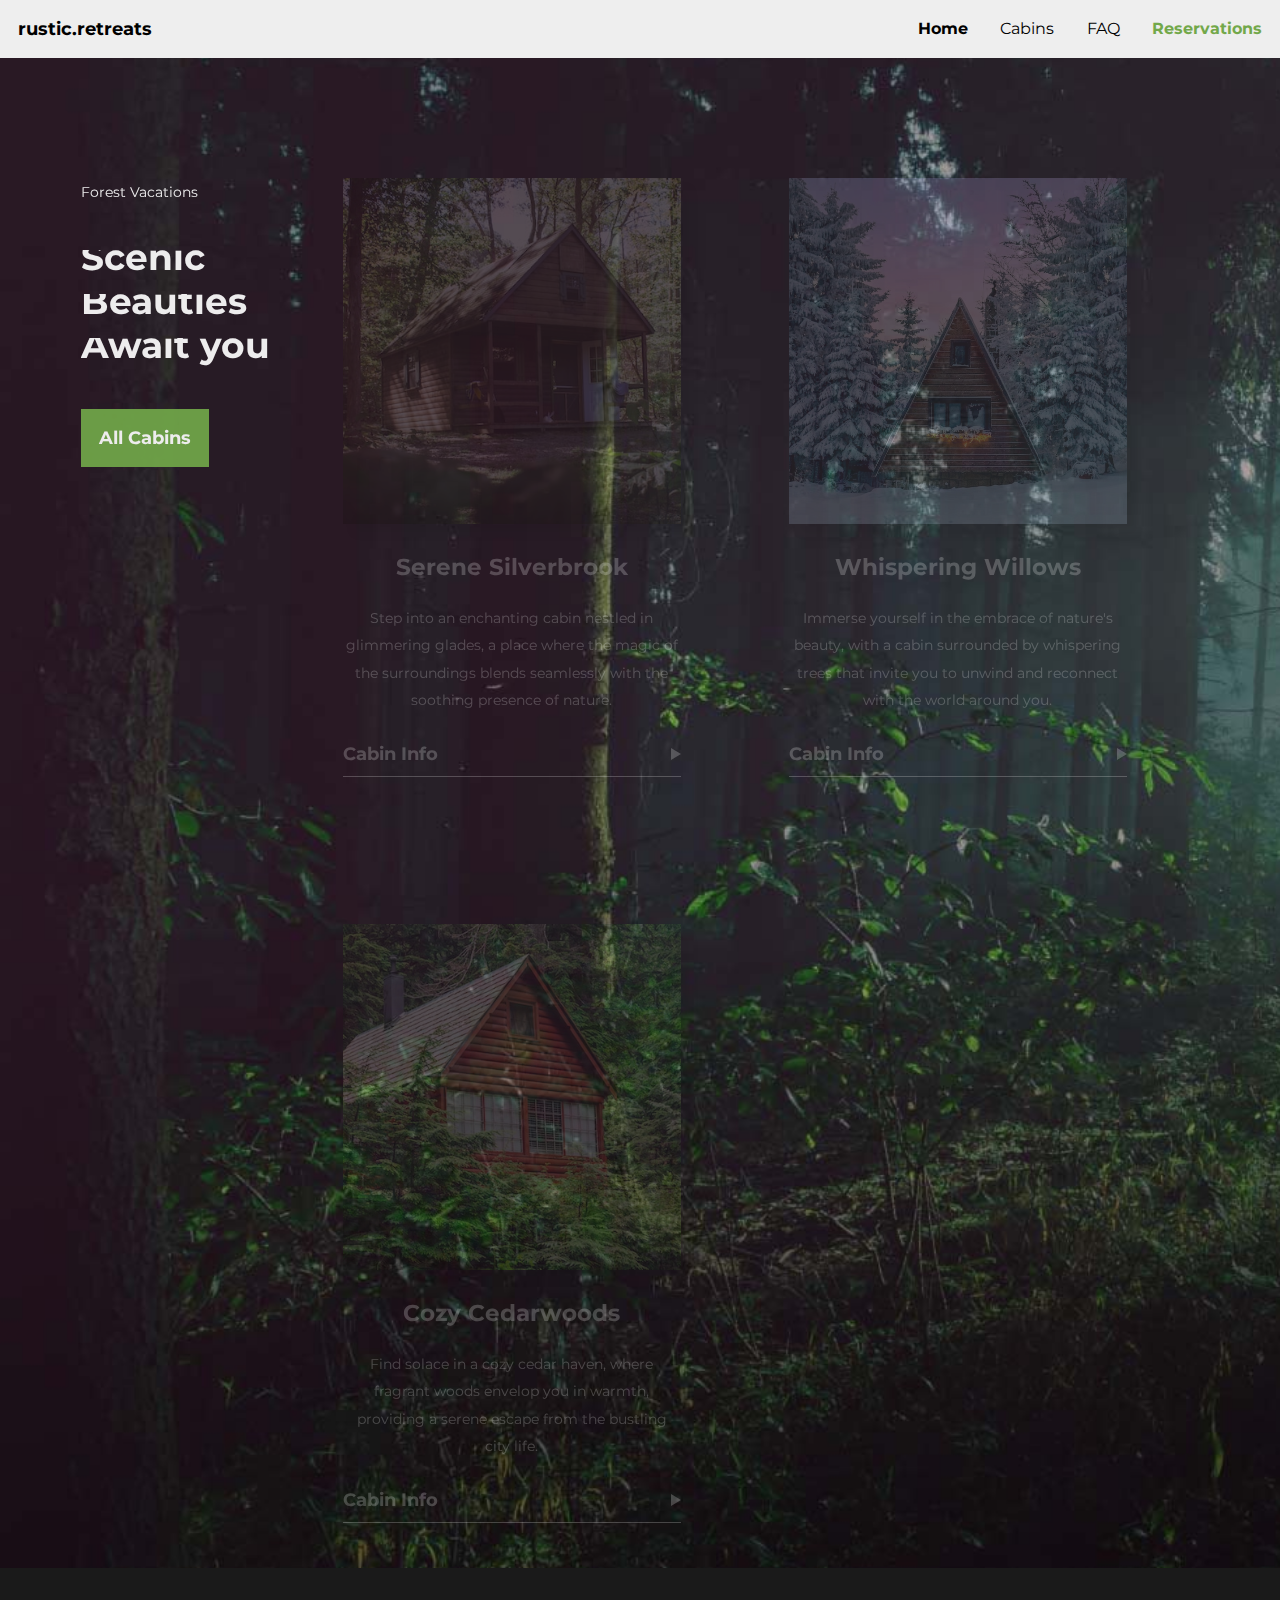
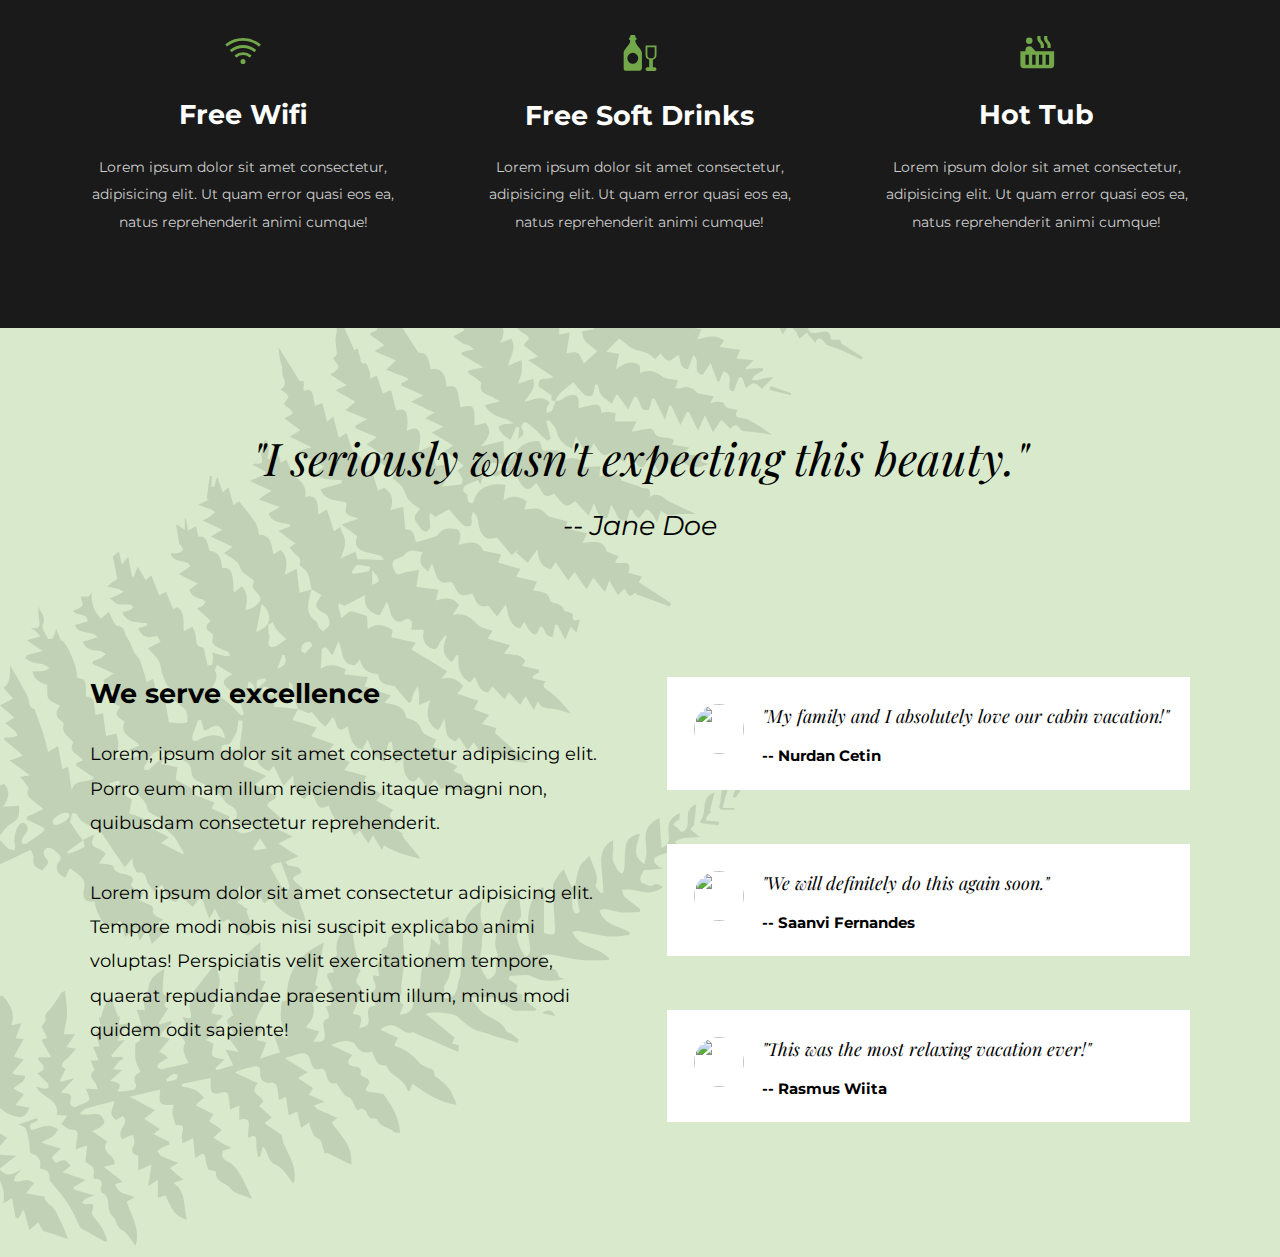
==== commit 1802c19b: "design cabin info page" ====
--- a/index.html
+++ b/index.html
@@ -43,58 +43,11 @@
               <span>Beauties</span>
               <span>Await you</span>
             </h1>
-
-            <a href="cabins.html" class="cta">All Rentals</a>
+            <a href="cabins.html" class="cta">All Cabins</a>
+            <!-- <a href="./cabins.html" class="cta">All Cabins</a> -->
           </div>
-          <ul class="featured-cabins">
-            <li>
-              <a href="#"
-                ><img src="imgs/cabin1.jpg" class="cabin-img" alt="cabin"
-              /></a>
-              <p class="cabin-title">Serene Silverbrook</p>
-              <p class="cabin-desc">
-                Lorem ipsum dolor sit amet consectetur adipisicing elit.
-                Repudiandae accusamus veritatis aliquid suscipit architecto
-                vitae adipisci quidem nostrum?
-              </p>
-
-              <a href="#" class="cabin-cta">
-                <span>Cabin Info</span>
-                <img src="imgs/arrows.svg" alt="arrow" />
-              </a>
-            </li>
-            <li>
-              <a href="#"
-                ><img src="imgs/cabin2.jpg" class="cabin-img" alt="cabin"
-              /></a>
-              <p class="cabin-title">Whispering Willows</p>
-              <p class="cabin-desc">
-                Lorem ipsum dolor sit amet consectetur adipisicing elit.
-                Repudiandae accusamus veritatis aliquid suscipit architecto
-                vitae adipisci quidem nostrum?
-              </p>
-
-              <a href="#" class="cabin-cta">
-                <span>Cabin Info</span>
-                <img src="imgs/arrows.svg" alt="arrow" />
-              </a>
-            </li>
-            <li>
-              <a href="#"
-                ><img src="imgs/cabin3.jpg" class="cabin-img" alt="cabin"
-              /></a>
-              <p class="cabin-title">Cozy Cedarwoods</p>
-              <p class="cabin-desc">
-                Lorem ipsum dolor sit amet consectetur adipisicing elit.
-                Repudiandae accusamus veritatis aliquid suscipit architecto
-                vitae adipisci quidem nostrum?
-              </p>
-
-              <a href="#" class="cabin-cta">
-                <span>Cabin Info</span>
-                <img src="imgs/arrows.svg" alt="arrow" />
-              </a>
-            </li>
+          <ul class="featured-cabins" id="three-featured-cabins">
+            <!-- 3 cabins go here -->
           </ul>
         </div>
       </div>
@@ -197,6 +150,6 @@
       <img src="imgs/fern.svg" class="fern" />
     </div>
     <script src="https://cdnjs.cloudflare.com/ajax/libs/gsap/3.2.4/gsap.min.js"></script>
-    <script src="index.js"></script>
+    <script src="index.js" type="module"></script>
   </body>
 </html>
--- a/index.css
+++ b/index.css
@@ -306,7 +306,7 @@
     padding: 2em;
   }
   ul.featured-cabins {
-    margin-bottom: -6em;
+    margin-bottom: -5em;
     margin-right: 3em;
   }
   ul.featured-cabins {
@@ -370,4 +370,12 @@
   .test-img {
     margin: 1em;
   }
-}
+  .fern {
+    position: absolute;
+    bottom: 0;
+    left: 0;
+    z-index: -1;
+    width: 80%;
+    opacity: 0.1;
+  }
+}
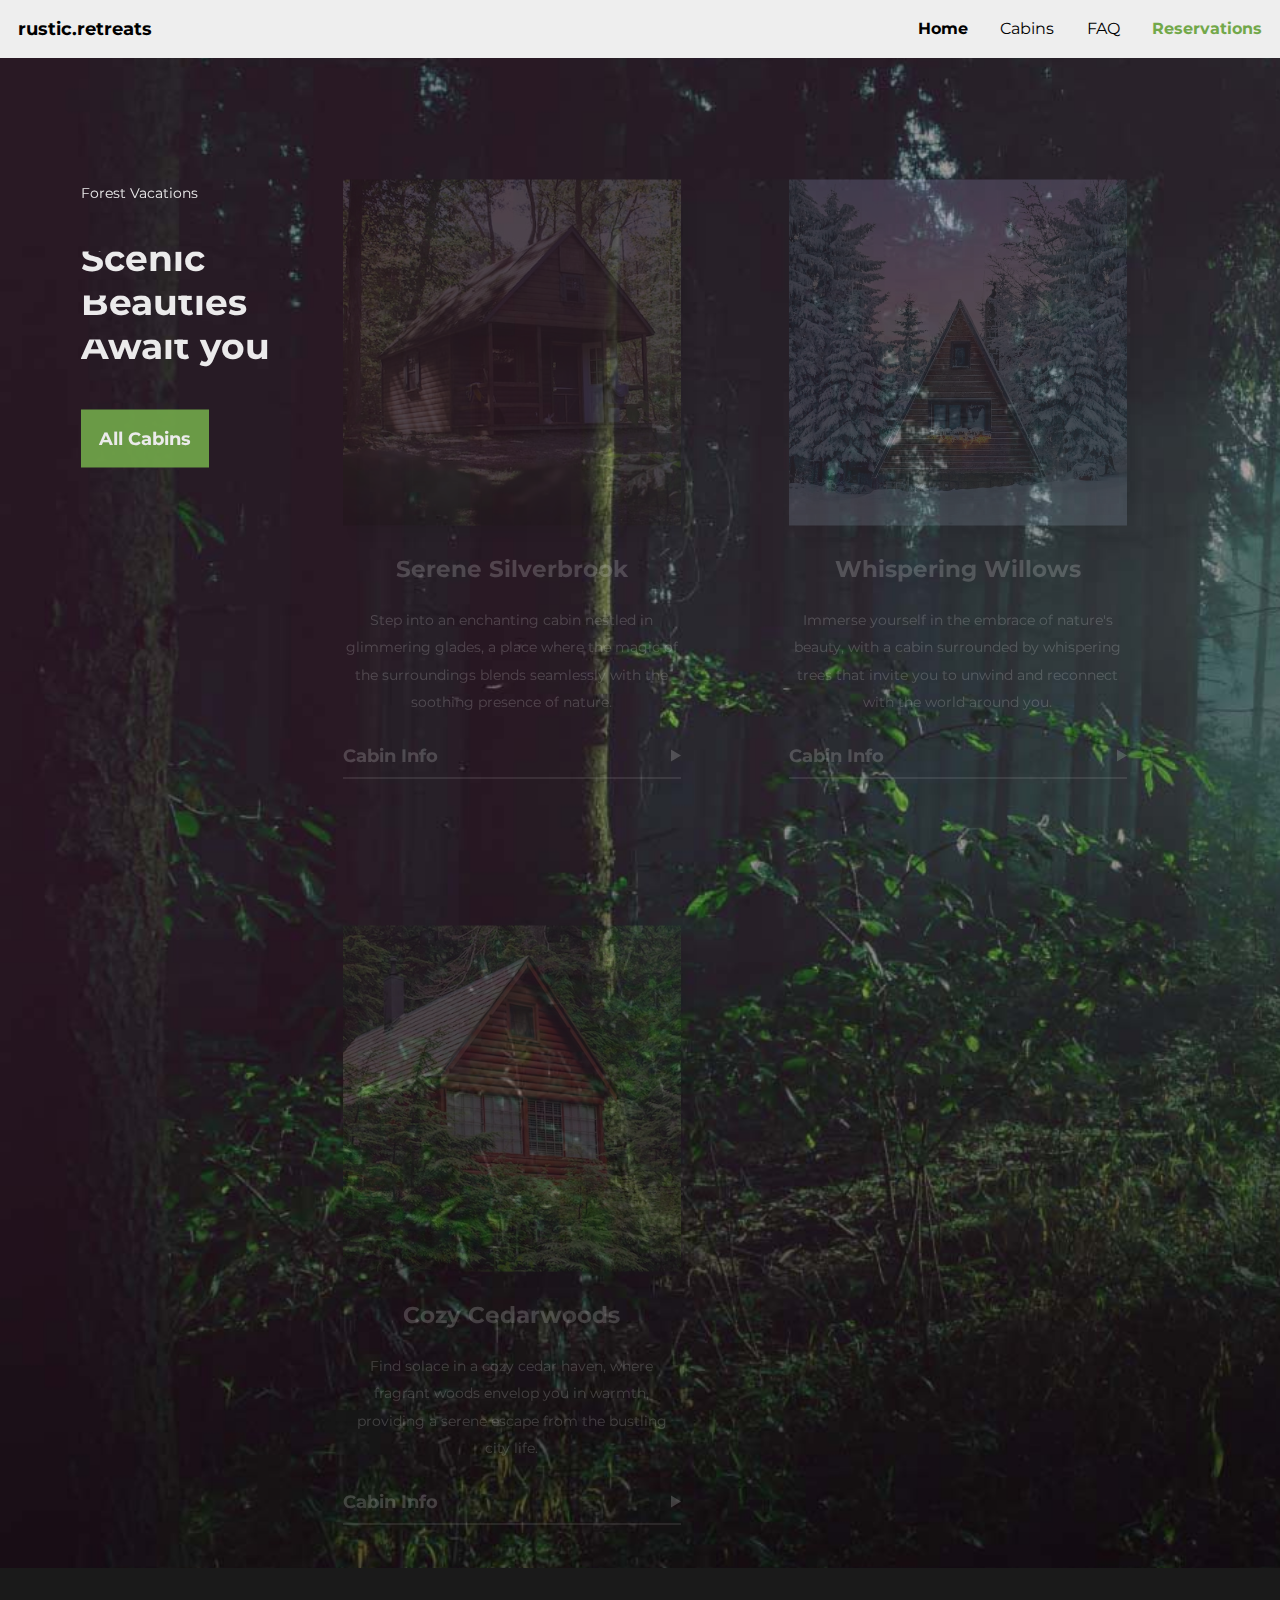
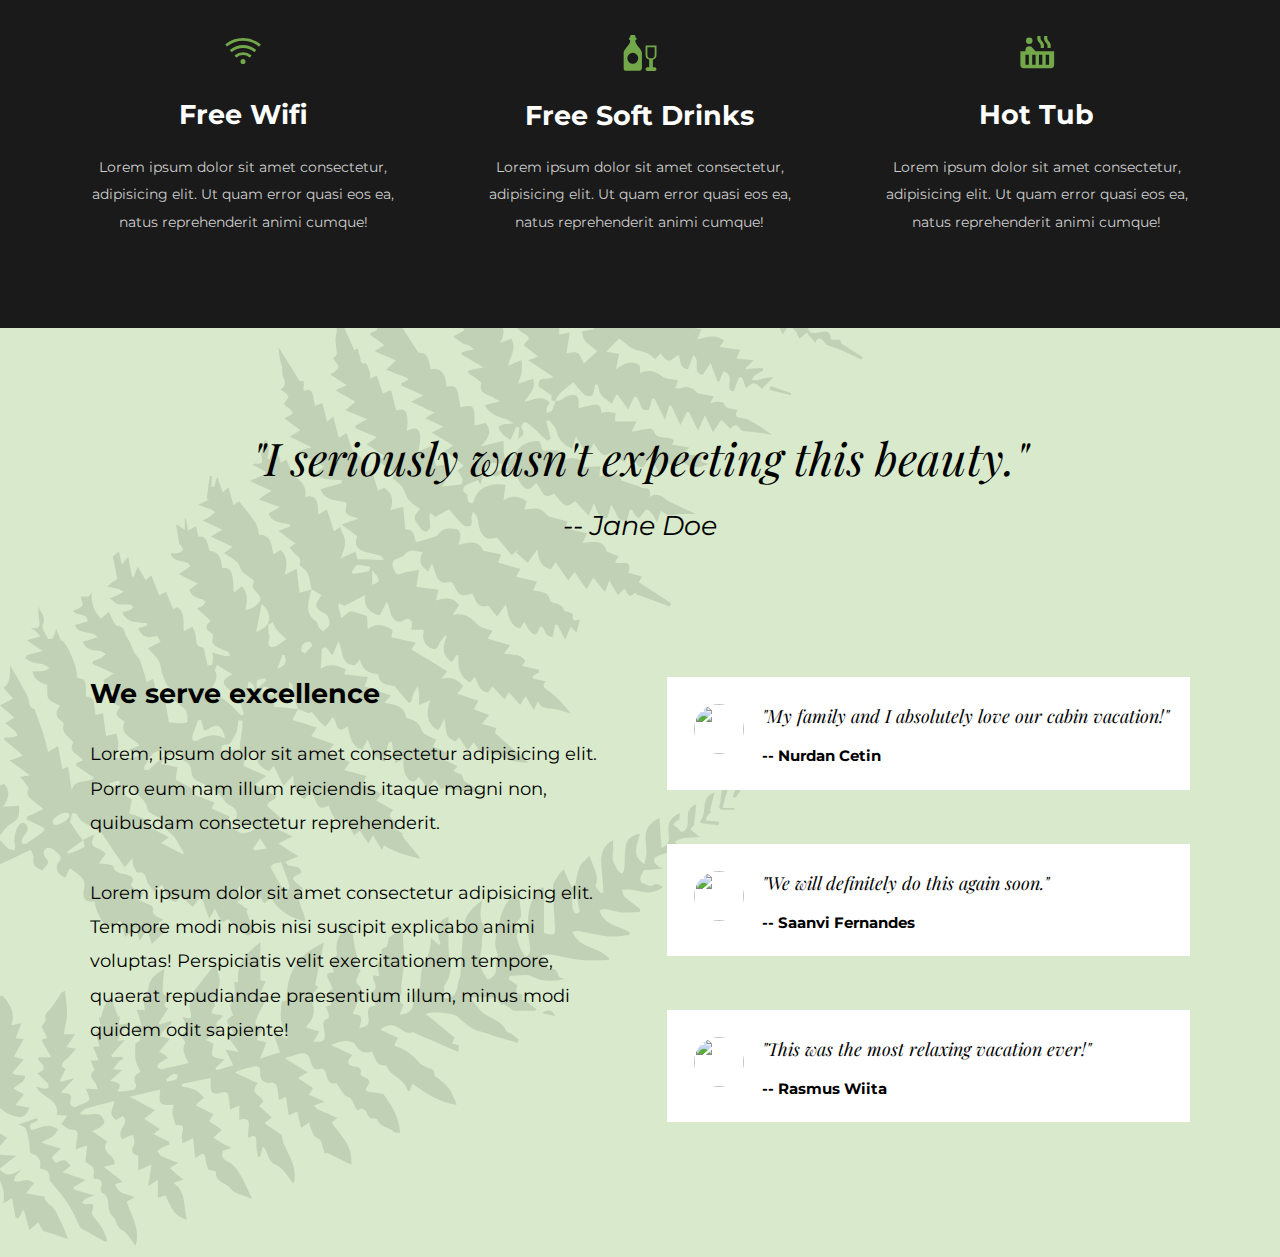
==== commit abf66ca9: "faq page" ====
--- a/index.html
+++ b/index.html
@@ -27,8 +27,8 @@
               </li>
               <li class="active"><a href="index.html">Home</a></li>
               <li><a href="cabins.html">Cabins</a></li>
-              <li><a href="#">FAQ</a></li>
-              <li class="res"><a href="#">Reservations</a></li>
+              <li><a href="faq.html">FAQ</a></li>
+              <li class="res"><a href="reservations.html">Reservations</a></li>
             </ul>
           </nav>
         </header>
--- a/index.css
+++ b/index.css
@@ -152,6 +152,8 @@
 .cabin-cta span {
   color: white;
   font-weight: bold;
+  width: 100%;
+  text-align: start;
 }
 
 .cabin-cta img {
